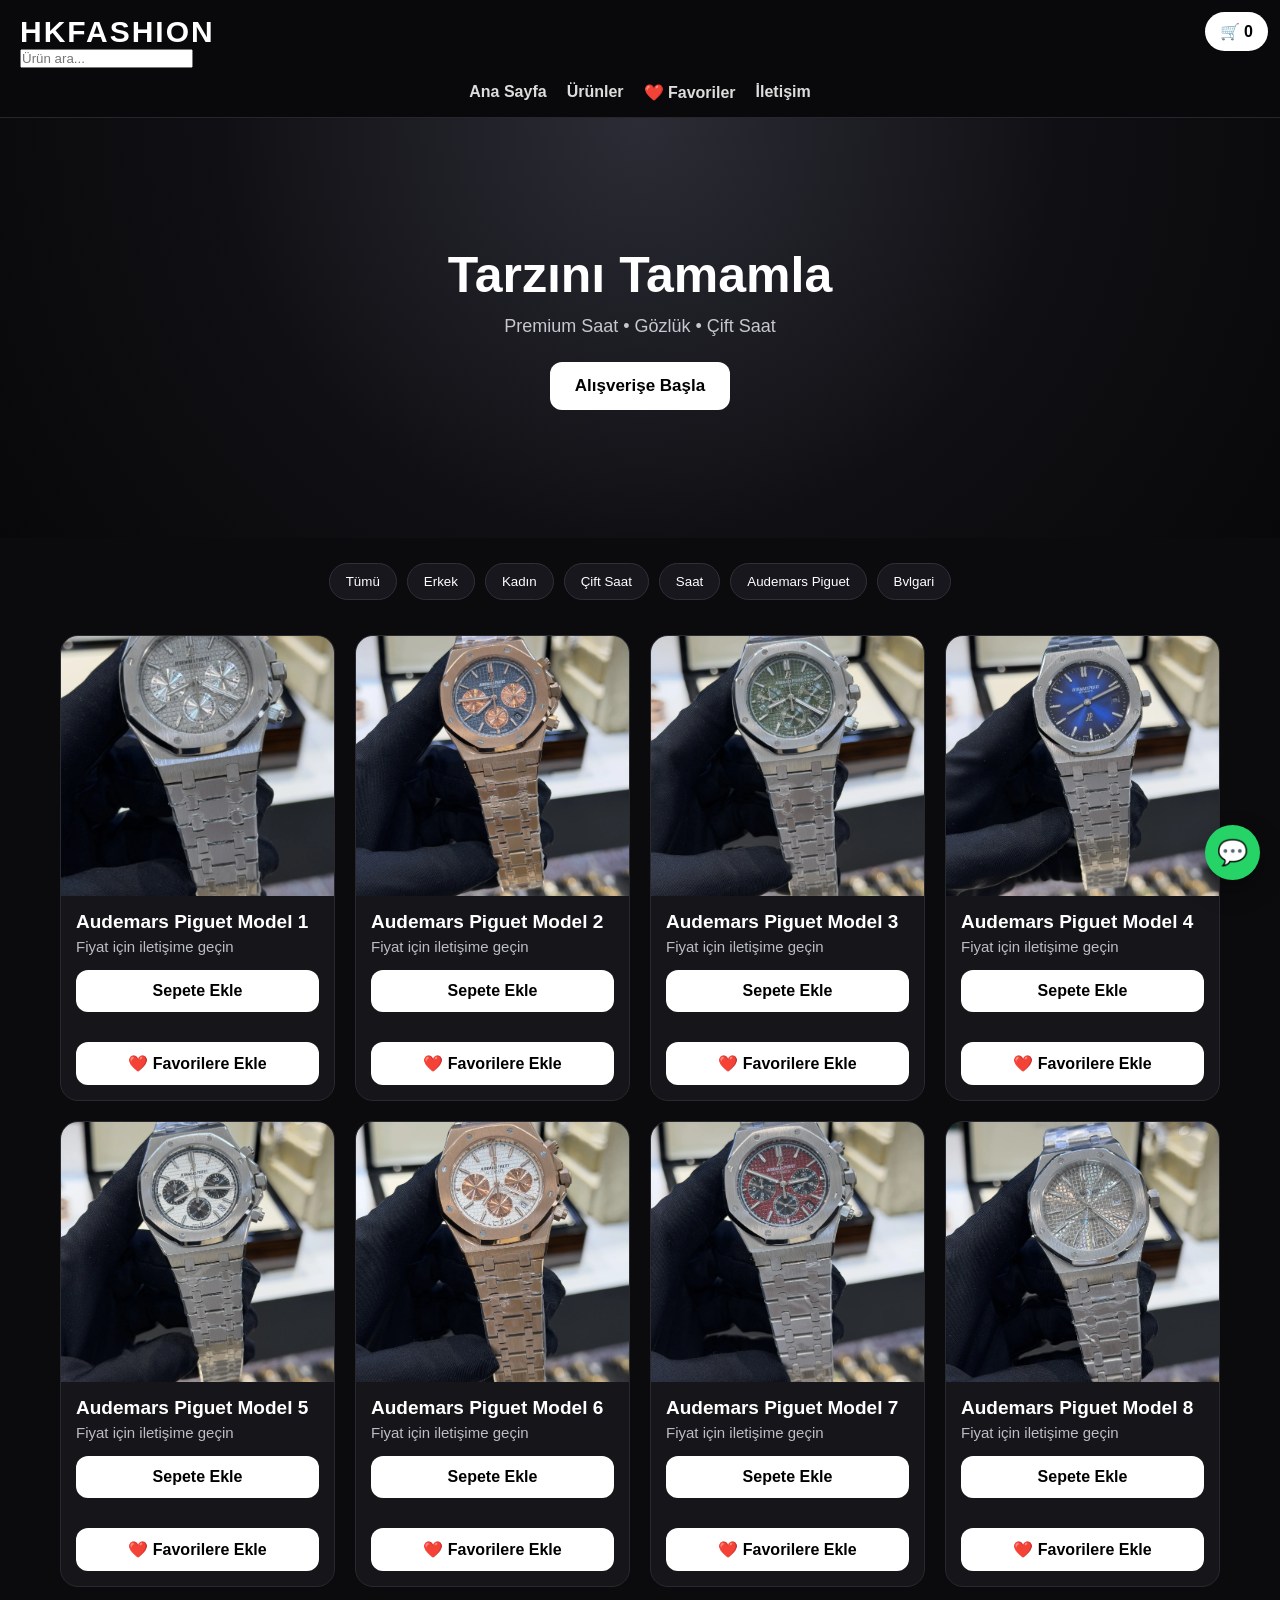
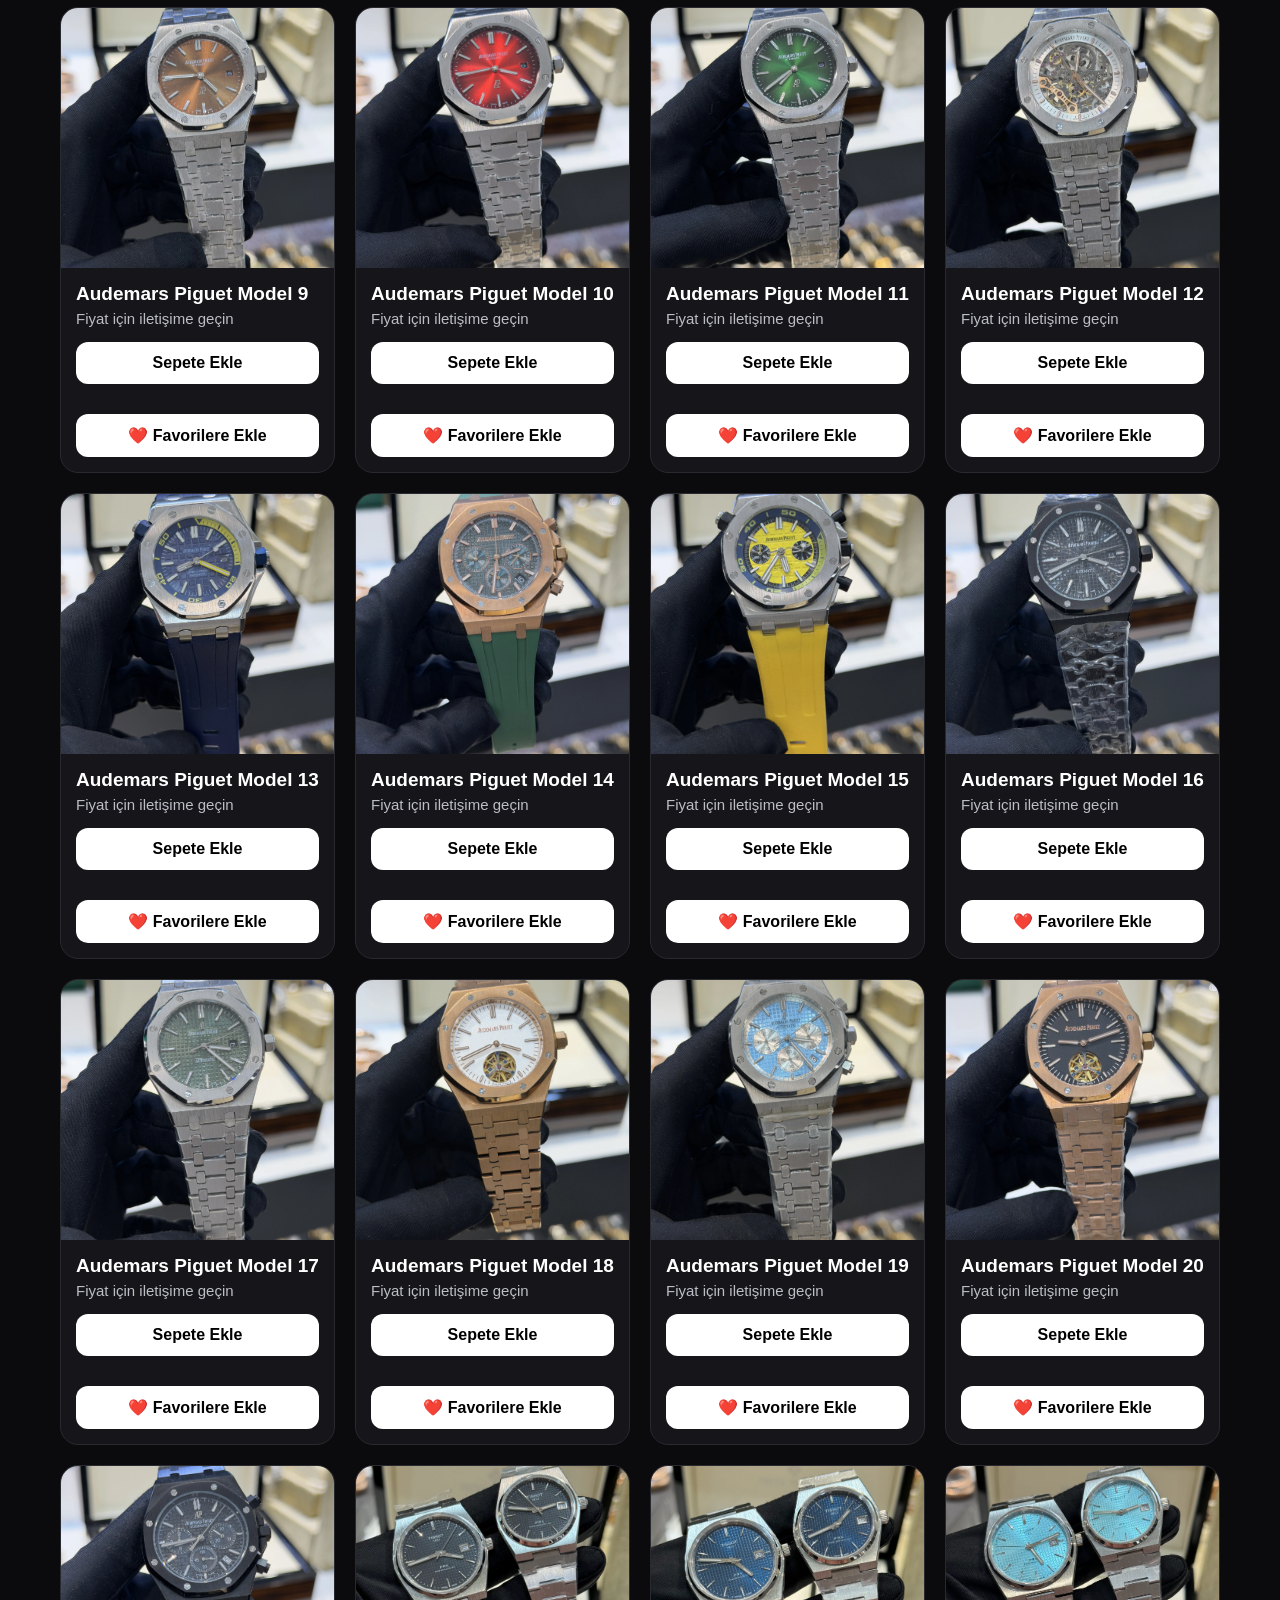
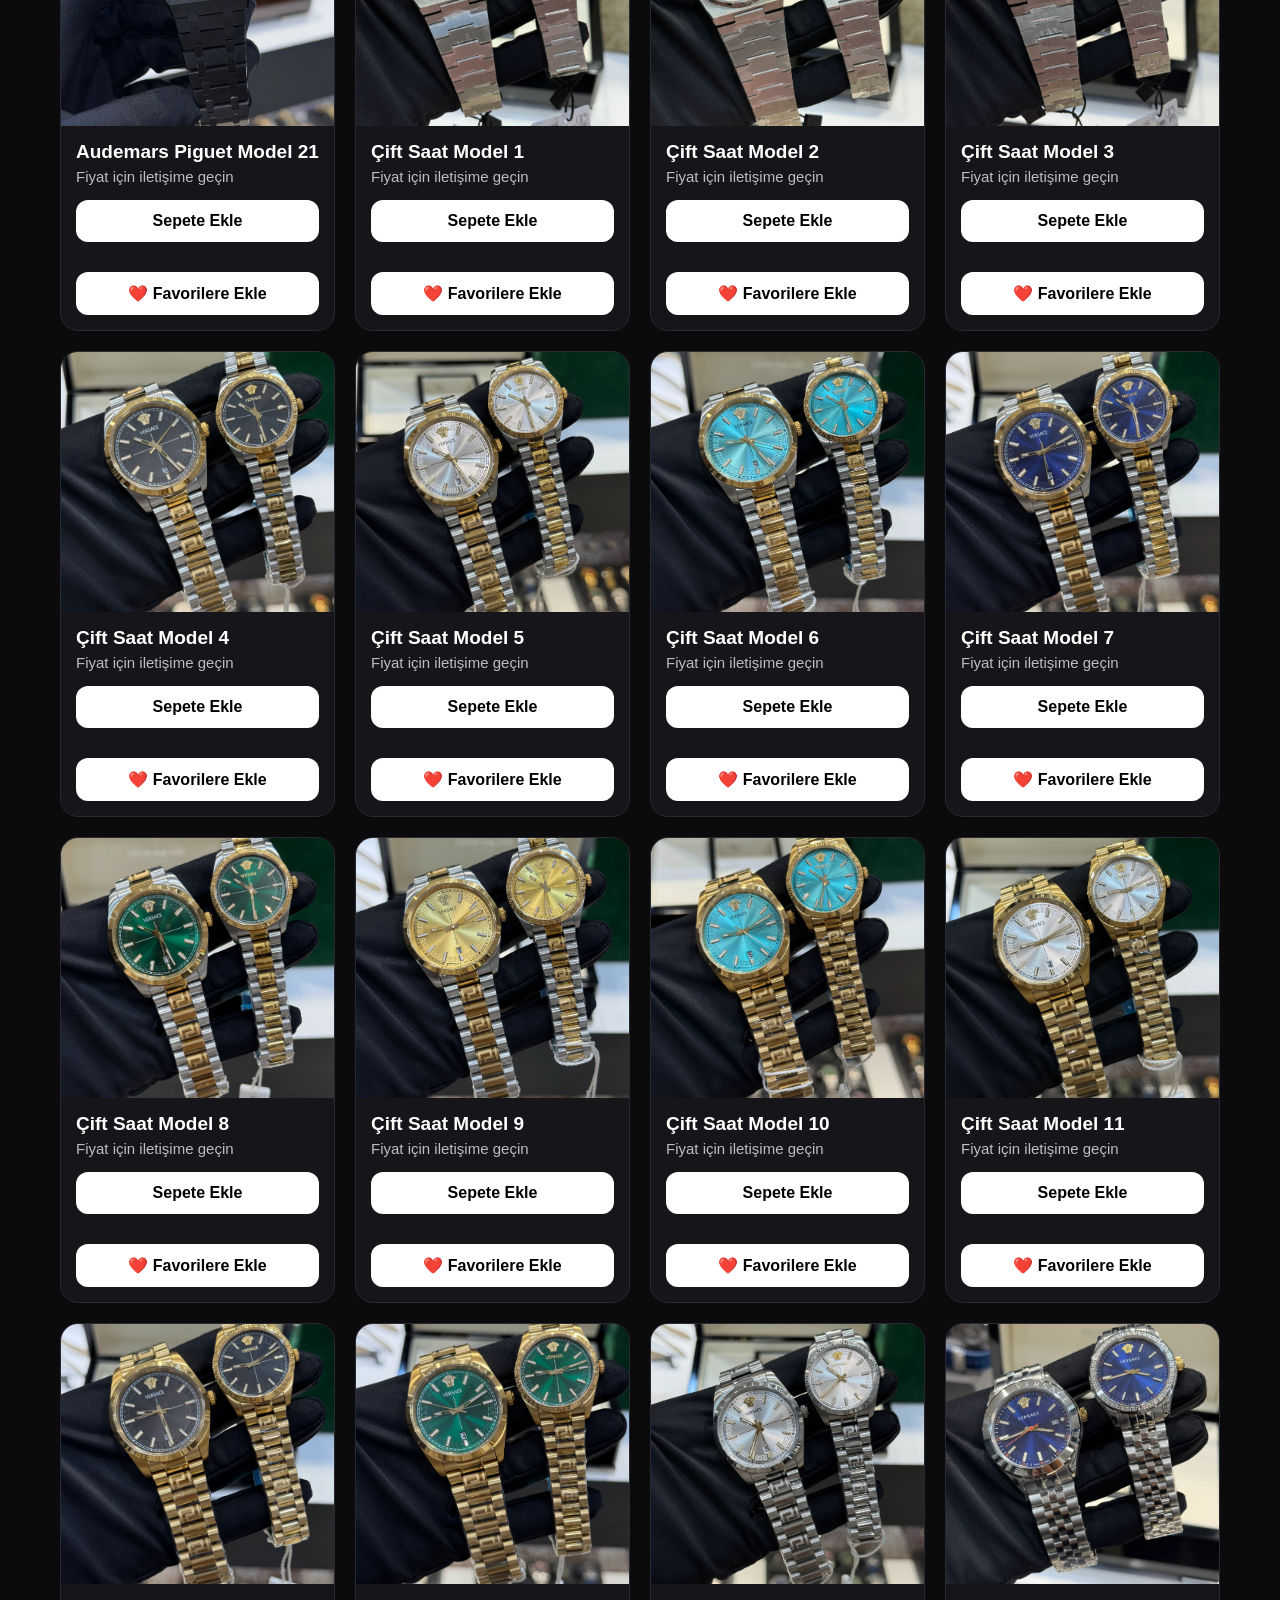
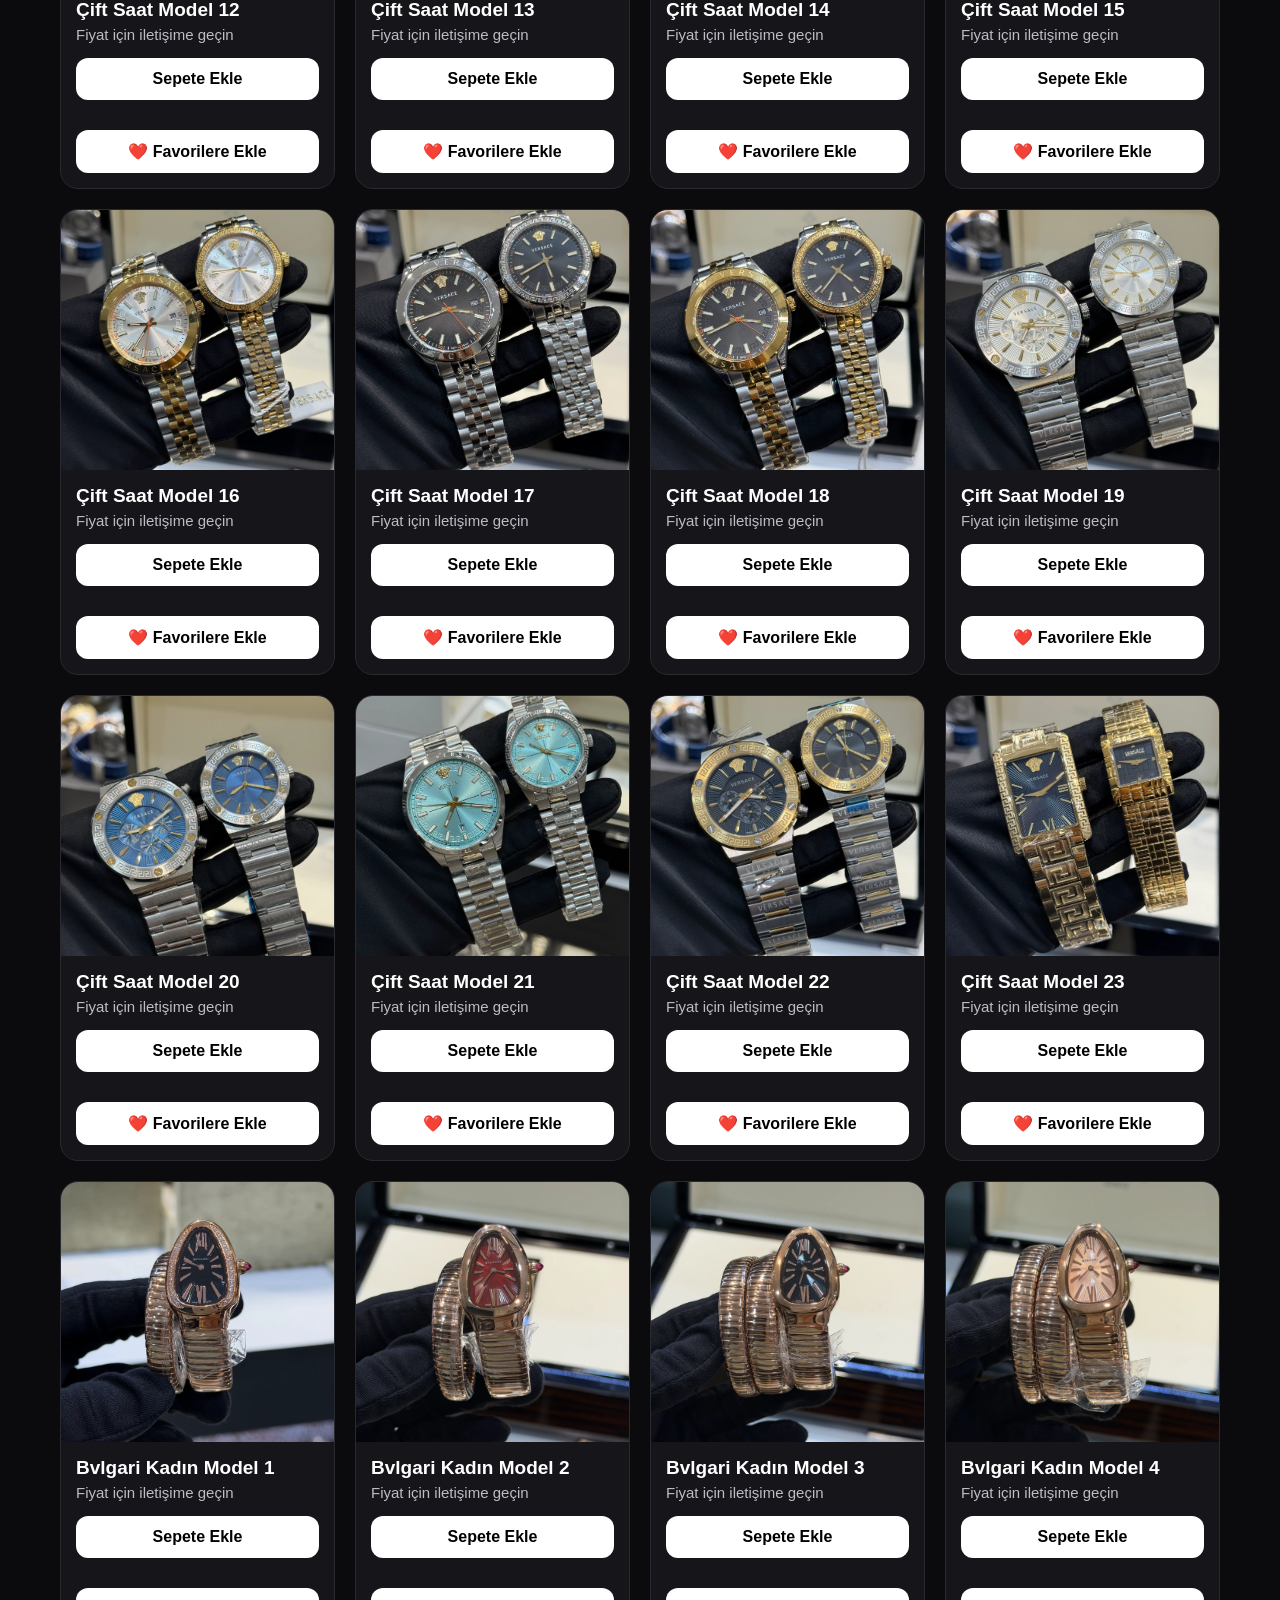
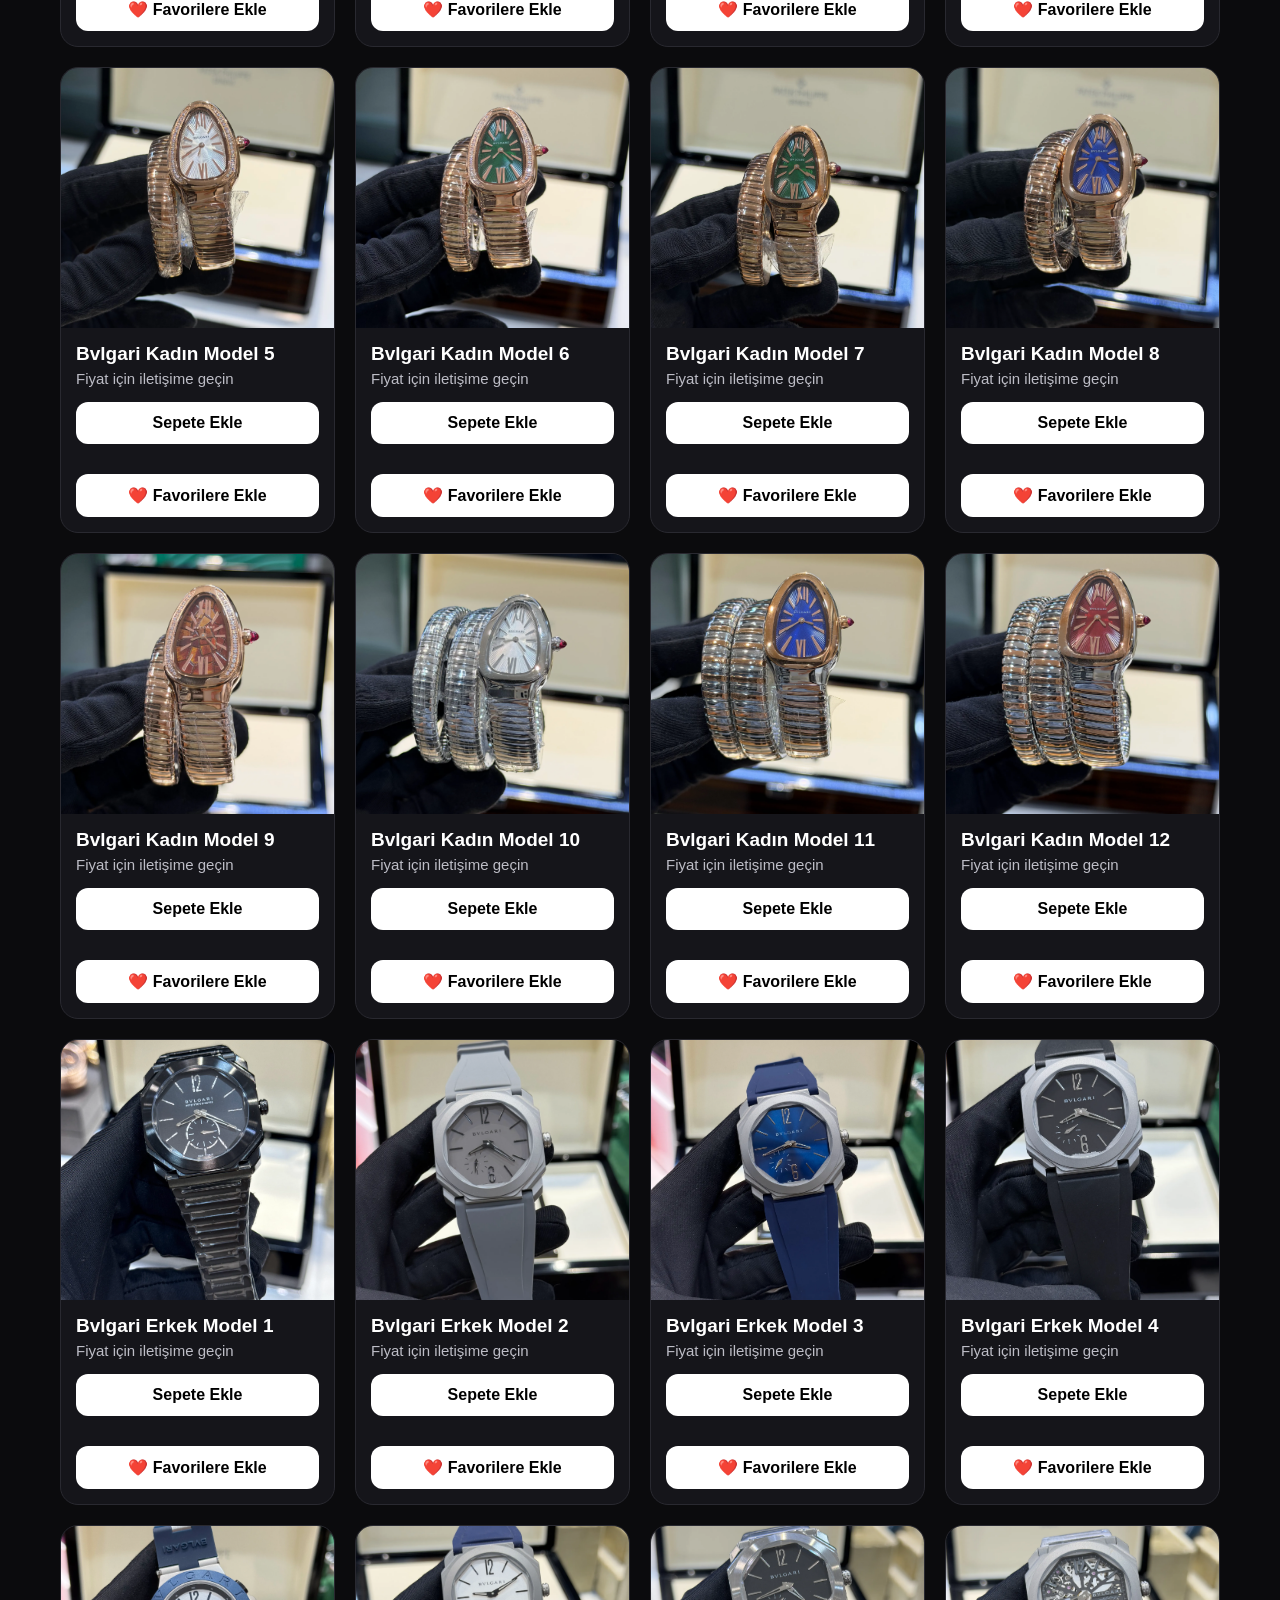
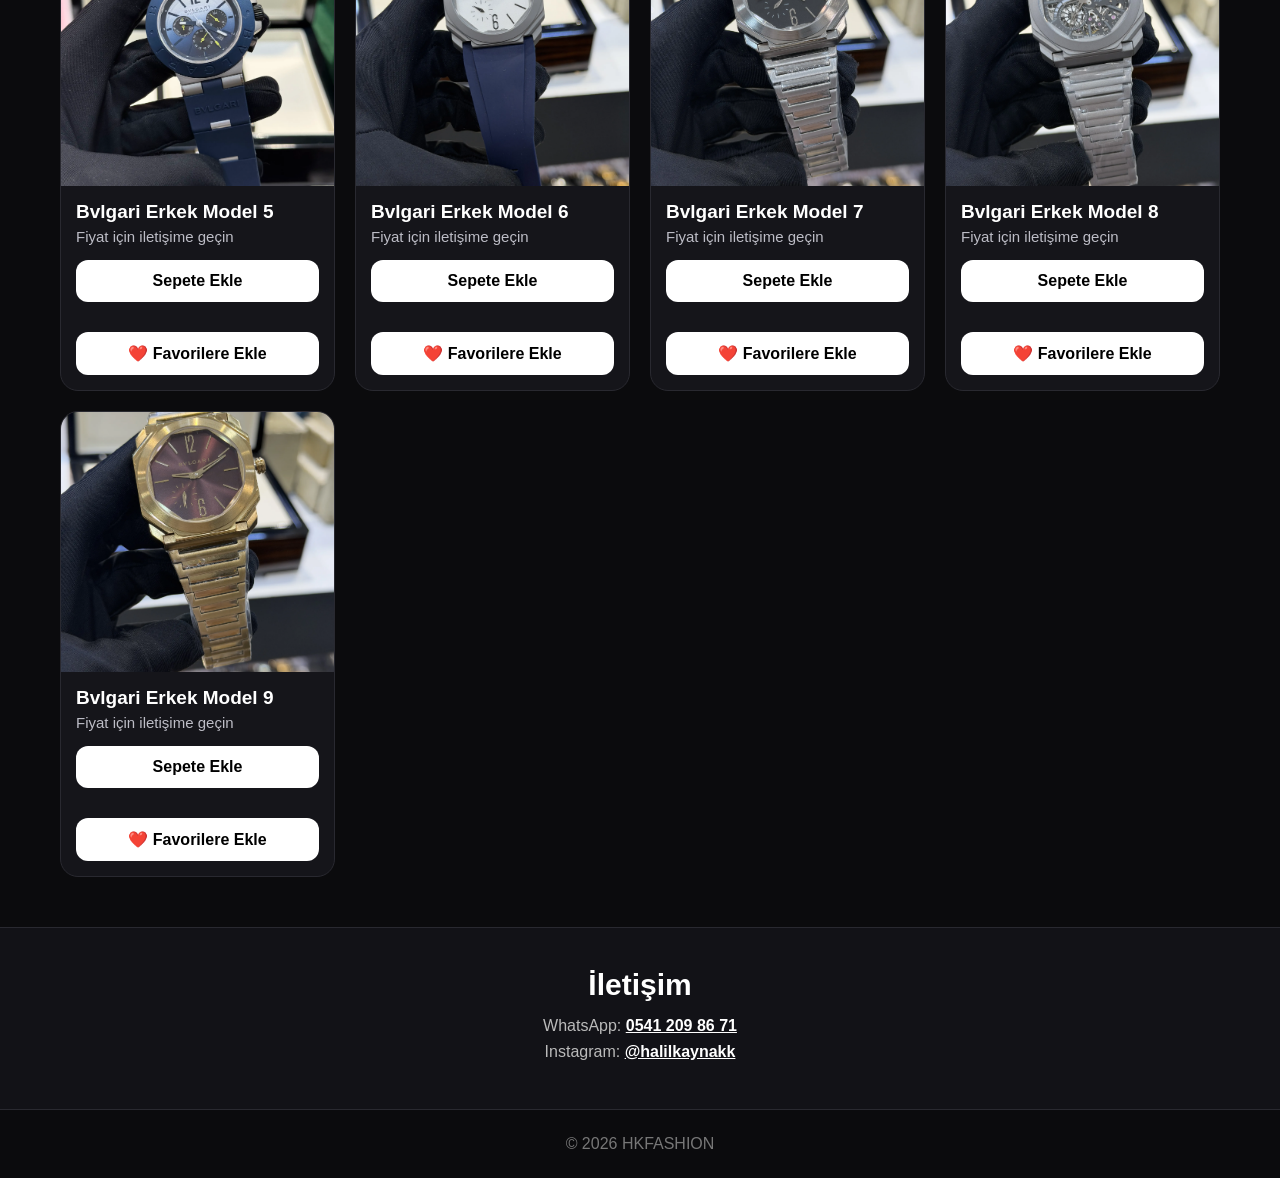
==== index.html @ e7f9a2ee "Update index.html" ====
<!DOCTYPE html>
<html lang="tr">

<head>
    <meta charset="UTF-8">

    <meta
        name="viewport"
        content="width=device-width, initial-scale=1.0"
    >

    <title>HKFASHION</title>

    <link rel="stylesheet" href="style.css">
</head>

<body>

<a class="cart" href="cart.html">
    🛒 <span id="cartCount">0</span>
</a>

<header>

    <div class="topbar">
        <h1>HKFASHION</h1>

        <span id="kullaniciAdi"></span>

        <button id="cikisBtn" style="display:none;">
            Çıkış Yap
        </button>
    </div>

    <input
        type="text"
        id="arama"
        placeholder="Ürün ara..."
    >

    <nav>
        <a href="#anasayfa">Ana Sayfa</a>
        <a href="#urunler">Ürünler</a>
        <a href="favorites.html">❤️ Favoriler</a>
        <a href="#iletisim">İletişim</a>
    </nav>

</header>


<section class="hero" id="anasayfa">

    <h2>Tarzını Tamamla</h2>

    <p>Premium Saat • Gözlük • Çift Saat</p>

    <a href="#urunler">
        <button>Alışverişe Başla</button>
    </a>

</section>


<section class="categories">

    <button onclick="filtrele('hepsi')">
        Tümü
    </button>

    <button onclick="filtrele('erkek')">
        Erkek
    </button>

    <button onclick="filtrele('kadin')">
        Kadın
    </button>

    <button onclick="filtrele('cift')">
        Çift Saat
    </button>

    <button onclick="filtrele('saat')">
        Saat
    </button>

    <button onclick="filtrele('audemars')">
        Audemars Piguet
    </button>

    <button onclick="filtrele('bvlgari')">
        Bvlgari
    </button>

</section>


<section class="products" id="urunler"></section>


<section class="contact" id="iletisim">

    <h2>İletişim</h2>

    <p>
        WhatsApp:
        <a href="https://wa.me/905412098671">
            0541 209 86 71
        </a>
    </p>

    <p>
        Instagram:
        <a
            href="https://instagram.com/halilkaynakk"
            target="_blank"
        >
            @halilkaynakk
        </a>
    </p>

</section>


<footer>
    <p>© 2026 HKFASHION</p>
</footer>


<a
    class="whatsapp"
    href="https://wa.me/905412098671"
>
    💬
</a>


<script>

/* ÜRÜN FOTOĞRAFLARI */

const audemarsResimleri = [
    "Screenshot_20260716235726.png",
    "Screenshot_20260717134828.png",
    "Screenshot_20260717134851.png",
    "Screenshot_20260717134905.png",
    "Screenshot_20260717141038.png",
    "Screenshot_20260717141056.png",
    "Screenshot_20260717141113.png",
    "Screenshot_20260717141123.png",
    "Screenshot_20260717141151.png",
    "Screenshot_20260717141207.png",
    "Screenshot_20260717141245.png",
    "Screenshot_20260717141325.png",
    "Screenshot_20260717141338.png",
    "Screenshot_20260717141350.png",
    "Screenshot_20260717141402.png",
    "Screenshot_20260717141416.png",
    "Screenshot_20260717141428.png",
    "Screenshot_20260717141443.png",
    "Screenshot_20260717141456.png",
    "Screenshot_20260717141508.png",
    "Screenshot_20260717141520.png"
];


const ciftSaatResimleri = [
    "Screenshot_20260717141956.png",
    "Screenshot_20260717142009.png",
    "Screenshot_20260717142023.png",
    "Screenshot_20260717142034.png",
    "Screenshot_20260717142051.png",
    "Screenshot_20260717142101.png",
    "Screenshot_20260717142113.png",
    "Screenshot_20260717142124.png",
    "Screenshot_20260717142133.png",
    "Screenshot_20260717142142.png",
    "Screenshot_20260717142154.png",
    "Screenshot_20260717142205.png",
    "Screenshot_20260717142215.png",
    "Screenshot_20260717142303.png",
    "Screenshot_20260717142311.png",
    "Screenshot_20260717142326.png",
    "Screenshot_20260717142336.png",
    "Screenshot_20260717142349.png",
    "Screenshot_20260717142359.png",
    "Screenshot_20260717142411.png",
    "Screenshot_20260717142420.png",
    "Screenshot_20260717142430.png",
    "Screenshot_20260717142444.png"
];


const bvlgariKadinResimleri = [
    "Screenshot_20260717143537.png",
    "Screenshot_20260717143642.png",
    "Screenshot_20260717143649.png",
    "Screenshot_20260717143711.png",
    "Screenshot_20260717143720.png",
    "Screenshot_20260717143733.png",
    "Screenshot_20260717143743.png",
    "Screenshot_20260717143755.png",
    "Screenshot_20260717143818.png",
    "Screenshot_20260717143831.png",
    "Screenshot_20260717143855.png",
    "Screenshot_20260717143903.png"
];


const bvlgariErkekResimleri = [
    "Screenshot_20260717144543.png",
    "Screenshot_20260717144557.png",
    "Screenshot_20260717144607.png",
    "Screenshot_20260717144623.png",
    "Screenshot_20260717144631.png",
    "Screenshot_20260717144644.png",
    "Screenshot_20260717144655.png",
    "Screenshot_20260717144708.png",
    "Screenshot_20260717144725.png"
];


/* ÜRÜN LİSTESİ */

const urunler = [];


audemarsResimleri.forEach(function(resim, sira) {
    urunler.push({
        ad: "Audemars Piguet Model " + (sira + 1),
        resim: resim,
        kategori: "erkek saat audemars"
    });
});


ciftSaatResimleri.forEach(function(resim, sira) {
    urunler.push({
        ad: "Çift Saat Model " + (sira + 1),
        resim: resim,
        kategori: "cift saat"
    });
});


bvlgariKadinResimleri.forEach(function(resim, sira) {
    urunler.push({
        ad: "Bvlgari Kadın Model " + (sira + 1),
        resim: resim,
        kategori: "kadin saat bvlgari"
    });
});


bvlgariErkekResimleri.forEach(function(resim, sira) {
    urunler.push({
        ad: "Bvlgari Erkek Model " + (sira + 1),
        resim: resim,
        kategori: "erkek saat bvlgari"
    });
});


/* ÜRÜNLERİ SAYFAYA EKLE */

const urunlerAlani =
    document.getElementById("urunler");


urunler.forEach(function(urun) {

    const kart = document.createElement("div");

    kart.className = "card";

    kart.setAttribute(
        "data-category",
        urun.kategori
    );

    kart.innerHTML = `

        <img
            src="${urun.resim}"
            alt="${urun.ad}"
            onerror="resimYoluDuzelt(this, '${urun.resim}')"
        >

        <h3>${urun.ad}</h3>

        <p class="price">
            Fiyat için iletişime geçin
        </p>

        <button
            onclick="sepeteEkle('${urun.ad}', 0)"
        >
            Sepete Ekle
        </button>

        <button
            class="fav"
            onclick="favoriyeEkle('${urun.ad}')"
        >
            ❤️ Favorilere Ekle
        </button>

    `;

    urunlerAlani.appendChild(kart);
});


/* FOTOĞRAF ANA KLASÖRDE YOKSA IMAGES KLASÖRÜNDE ARA */

function resimYoluDuzelt(resim, dosyaAdi) {

    if (resim.dataset.denenen === "images") {
        return;
    }

    resim.dataset.denenen = "images";

    resim.src = "images/" + dosyaAdi;
}


/* FİLTRELEME */

function filtrele(kategori) {

    const kartlar =
        document.querySelectorAll(".card");

    kartlar.forEach(function(kart) {

        const kategoriBilgisi =
            kart.getAttribute("data-category") || "";

        if (
            kategori === "hepsi" ||
            kategoriBilgisi.includes(kategori)
        ) {
            kart.style.display = "";
        } else {
            kart.style.display = "none";
        }

    });

}


/* ARAMA */

const aramaKutusu =
    document.getElementById("arama");


aramaKutusu.addEventListener(
    "input",
    function() {

        const aranan =
            aramaKutusu.value
                .toLocaleLowerCase("tr-TR")
                .trim();

        const kartlar =
            document.querySelectorAll(".card");

        kartlar.forEach(function(kart) {

            const urunAdi =
                kart.textContent
                    .toLocaleLowerCase("tr-TR");

            if (urunAdi.includes(aranan)) {
                kart.style.display = "";
            } else {
                kart.style.display = "none";
            }

        });

    }
);


/* SEPET */

function sepetiGetir() {
    return JSON.parse(
        localStorage.getItem("sepet")
    ) || [];
}


function sepeteEkle(ad, fiyat) {

    const sepet = sepetiGetir();

    sepet.push({
        ad: ad,
        fiyat: Number(fiyat) || 0
    });

    localStorage.setItem(
        "sepet",
        JSON.stringify(sepet)
    );

    sepetSayisiniGuncelle();

    alert(ad + " sepete eklendi.");
}


function sepetSayisiniGuncelle() {

    const sayac =
        document.getElementById("cartCount");

    if (!sayac) {
        return;
    }

    const sepet = sepetiGetir();

    sayac.textContent = sepet.length;
}


/* FAVORİLER */

function favoriyeEkle(ad) {

    const favoriler =
        JSON.parse(
            localStorage.getItem("favoriler")
        ) || [];

    if (!favoriler.includes(ad)) {

        favoriler.push(ad);

        localStorage.setItem(
            "favoriler",
            JSON.stringify(favoriler)
        );

        alert(ad + " favorilere eklendi.");

    } else {

        alert("Bu ürün zaten favorilerde.");

    }

}


/* SAYFA AÇILINCA */

sepetSayisiniGuncelle();

</script>

</body>

</html>
---- style.css ----
*{
margin:0;
padding:0;
box-sizing:border-box;
font-family:Arial,sans-serif;
}

html{
scroll-behavior:smooth;
}

body{
background:#0b0b0d;
color:white;
}

header{
position:sticky;
top:0;
z-index:100;
background:rgba(10,10,12,.95);
backdrop-filter:blur(10px);
padding:15px 20px;
border-bottom:1px solid #26262d;
}

.topbar{
display:flex;
justify-content:space-between;
align-items:center;
gap:15px;
}

header h1{
    font-size: 30px;
    letter-spacing: 2px;
}
}.cart{
    position: fixed;
    top: 20px;
    right: 20px;
    background: white;
    color: black;
    padding: 10px 15px;
    border-radius: 30px;
    text-decoration: none;
    font-weight: bold;
    z-index: 9999;
}
}

header input{
width:100%;
margin-top:15px;
padding:13px;
border:none;
outline:none;
border-radius:12px;
background:#1a1a20;
color:white;
font-size:16px;
}

nav{
display:flex;
justify-content:center;
gap:20px;
margin-top:15px;
flex-wrap:wrap;
}

nav a{
color:#ddd;
text-decoration:none;
font-weight:bold;
}

nav a:hover{
color:white;
}

.hero{
min-height:420px;
display:flex;
flex-direction:column;
justify-content:center;
align-items:center;
text-align:center;
padding:40px 20px;
background:
radial-gradient(circle at top,#2c2c36,#101014 55%,#08080a);
}

.hero h2{
font-size:50px;
margin-bottom:12px;
}

.hero p{
color:#c7c7cf;
font-size:18px;
margin-bottom:25px;
}

.hero button{
border:none;
background:white;
color:black;
padding:14px 25px;
border-radius:12px;
font-size:17px;
font-weight:bold;
cursor:pointer;
}

.categories{
display:flex;
justify-content:center;
gap:10px;
flex-wrap:wrap;
padding:25px 15px 5px;
}

.categories button{
background:#17171d;
color:white;
border:1px solid #303038;
padding:10px 16px;
border-radius:30px;
cursor:pointer;
}

.categories button:hover{
background:white;
color:black;
}

.products{
display:grid;
grid-template-columns:repeat(auto-fit,minmax(230px,1fr));
gap:20px;
padding:30px 20px 50px;
max-width:1200px;
margin:auto;
}

.card{
background:#15151a;
border:1px solid #292930;
border-radius:18px;
overflow:hidden;
transition:.3s;
}

.card:hover{
transform:translateY(-7px);
box-shadow:0 15px 35px rgba(0,0,0,.4);
}

.card img{
width:100%;
height:260px;
object-fit:cover;
display:block;
background:#222;
}

.card h3{
padding:15px 15px 5px;
font-size:19px;
}

.price{
padding:0 15px;
color:#bdbdc6;
font-size:15px;
}

.card button{
width:calc(100% - 30px);
margin:15px;
padding:12px;
border:none;
border-radius:12px;
background:white;
color:black;
font-size:16px;
font-weight:bold;
cursor:pointer;
}

.card button:hover{
background:#d9d9df;
}

.contact{
background:#121217;
border-top:1px solid #292930;
border-bottom:1px solid #292930;
padding:40px 20px;
text-align:center;
}

.contact h2{
margin-bottom:15px;
font-size:30px;
}

.contact p{
margin:8px 0;
color:#bbb;
}

.contact a{
color:white;
font-weight:bold;
}

footer{
text-align:center;
padding:25px;
color:#777;
}

.whatsapp{
position:fixed;
right:20px;
bottom:20px;
width:55px;
height:55px;
display:flex;
align-items:center;
justify-content:center;
background:#25D366;
color:white;
border-radius:50%;
font-size:25px;
text-decoration:none;
box-shadow:0 10px 25px rgba(0,0,0,.35);
}

@media(max-width:600px){

header h1{
font-size:24px;
}

.hero{
min-height:330px;
}

.hero h2{
font-size:38px;
}

.products{
grid-template-columns:repeat(2,minmax(0,1fr));
gap:12px;
padding:20px 12px 40px;
}

.card img{
height:180px;
}

.card h3{
font-size:15px;
padding:12px 10px 5px;
}

.price{
font-size:13px;
padding:0 10px;
}

.card button{
width:calc(100% - 20px);
margin:10px;
font-size:14px;
padding:10px;
}

}.fav{
width:calc(100% - 30px);
margin:0 15px 15px;
padding:12px;
background:#ff2d55;
color:white;
border:none;
border-radius:12px;
font-size:16px;
font-weight:bold;
cursor:pointer;
}

.fav:hover{
background:#ff1744;
}.auth-page{
min-height:100vh;
display:flex;
align-items:center;
justify-content:center;
padding:20px;
background:
radial-gradient(circle at top,#2c2c36,#101014 55%,#08080a);
}

.auth-card{
width:100%;
max-width:400px;
background:#15151a;
border:1px solid #292930;
border-radius:20px;
padding:25px;
text-align:center;
box-shadow:0 20px 50px rgba(0,0,0,.4);
}

.auth-card h1{
font-size:30px;
margin-bottom:10px;
}

.auth-card h2{
margin-bottom:20px;
color:#bbb;
}

.auth-card input{
width:100%;
padding:13px;
margin-bottom:12px;
border:none;
outline:none;
border-radius:12px;
background:#222229;
color:white;
font-size:16px;
}

.auth-card button{
width:100%;
padding:13px;
border:none;
border-radius:12px;
background:white;
color:black;
font-size:16px;
font-weight:bold;
cursor:pointer;
}

.auth-card p{
margin-top:18px;
color:#aaa;
}

.auth-card p a{
color:white;
font-weight:bold;
}

.home-link{
display:block;
margin-top:18px;
color:#aaa;
text-decoration:none;
}.rating-box{
margin:20px 15px;
padding:18px;
background:#101014;
border:1px solid #292930;
border-radius:15px;
}

.rating-box h3{
margin-bottom:12px;
}

.rating-summary{
font-size:21px;
margin-bottom:18px;
color:#ffd43b;
}

.rating-summary span{
color:white;
font-size:15px;
margin-left:8px;
}

.comment-form select,
.comment-form textarea{
width:100%;
padding:12px;
margin-bottom:10px;
border:1px solid #303038;
border-radius:10px;
background:#1c1c22;
color:white;
font-size:15px;
}

.comment-form textarea{
height:90px;
resize:none;
}

.comment-form button{
width:100%;
margin:0;
background:#ffd43b;
color:#111;
}

.comment{
margin-top:15px;
padding:13px;
background:#1b1b20;
border-radius:12px;
}

.comment-stars{
color:#ffd43b;
margin-bottom:5px;
}#kullaniciAdi{
color:white;
font-weight:bold;
margin-right:15px;
background:#1b1b20;
padding:8px 14px;
border-radius:20px;
}#cikisBtn{
background:#ff3b30;
color:white;
border:none;
padding:8px 14px;
border-radius:20px;
cursor:pointer;
font-weight:bold;
margin-left:10px;
}.cart{
    position: fixed !important;
    top: 15px !important;
    right: 15px !important;
    left: auto !important;
    z-index: 99999 !important;
    background: white;
    color: black;
    padding: 10px 15px;
    border-radius: 30px;
    text-decoration: none;
    font-weight: bold;
}.cart{
    position: fixed !important;
    top: 12px !important;
    right: 12px !important;
    max-width: 90px;
    text-align: center;
    z-index: 99999;
}

#cikisBtn{
    position: fixed;
    top: 65px;
    right: 12px;
    z-index: 99999;
    font-size: 12px;
    padding: 7px 10px;
}
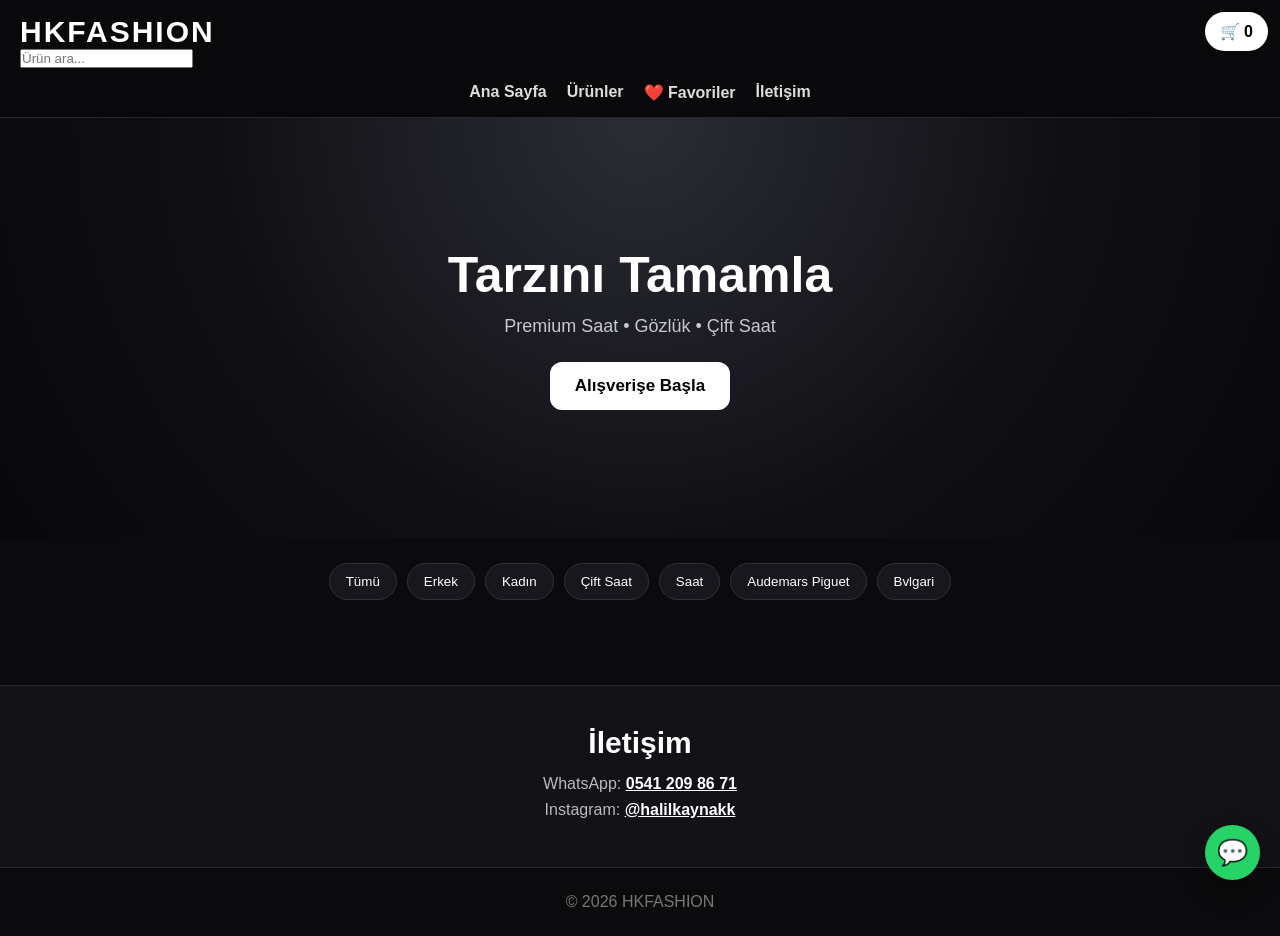
==== commit a4d3c504: "Update index.html" ====
--- a/index.html
+++ b/index.html
@@ -193,7 +193,7 @@
 const bvlgariKadinResimleri = [
     "Screenshot_20260717143537.png",
     "Screenshot_20260717143642.png",
-    "Screenshot_20260717143649.png",
+    <img src="Screenshot_20260717143649.png" alt="Bvlgari Rose Gold Siyah">
     "Screenshot_20260717143711.png",
     "Screenshot_20260717143720.png",
     "Screenshot_20260717143733.png",
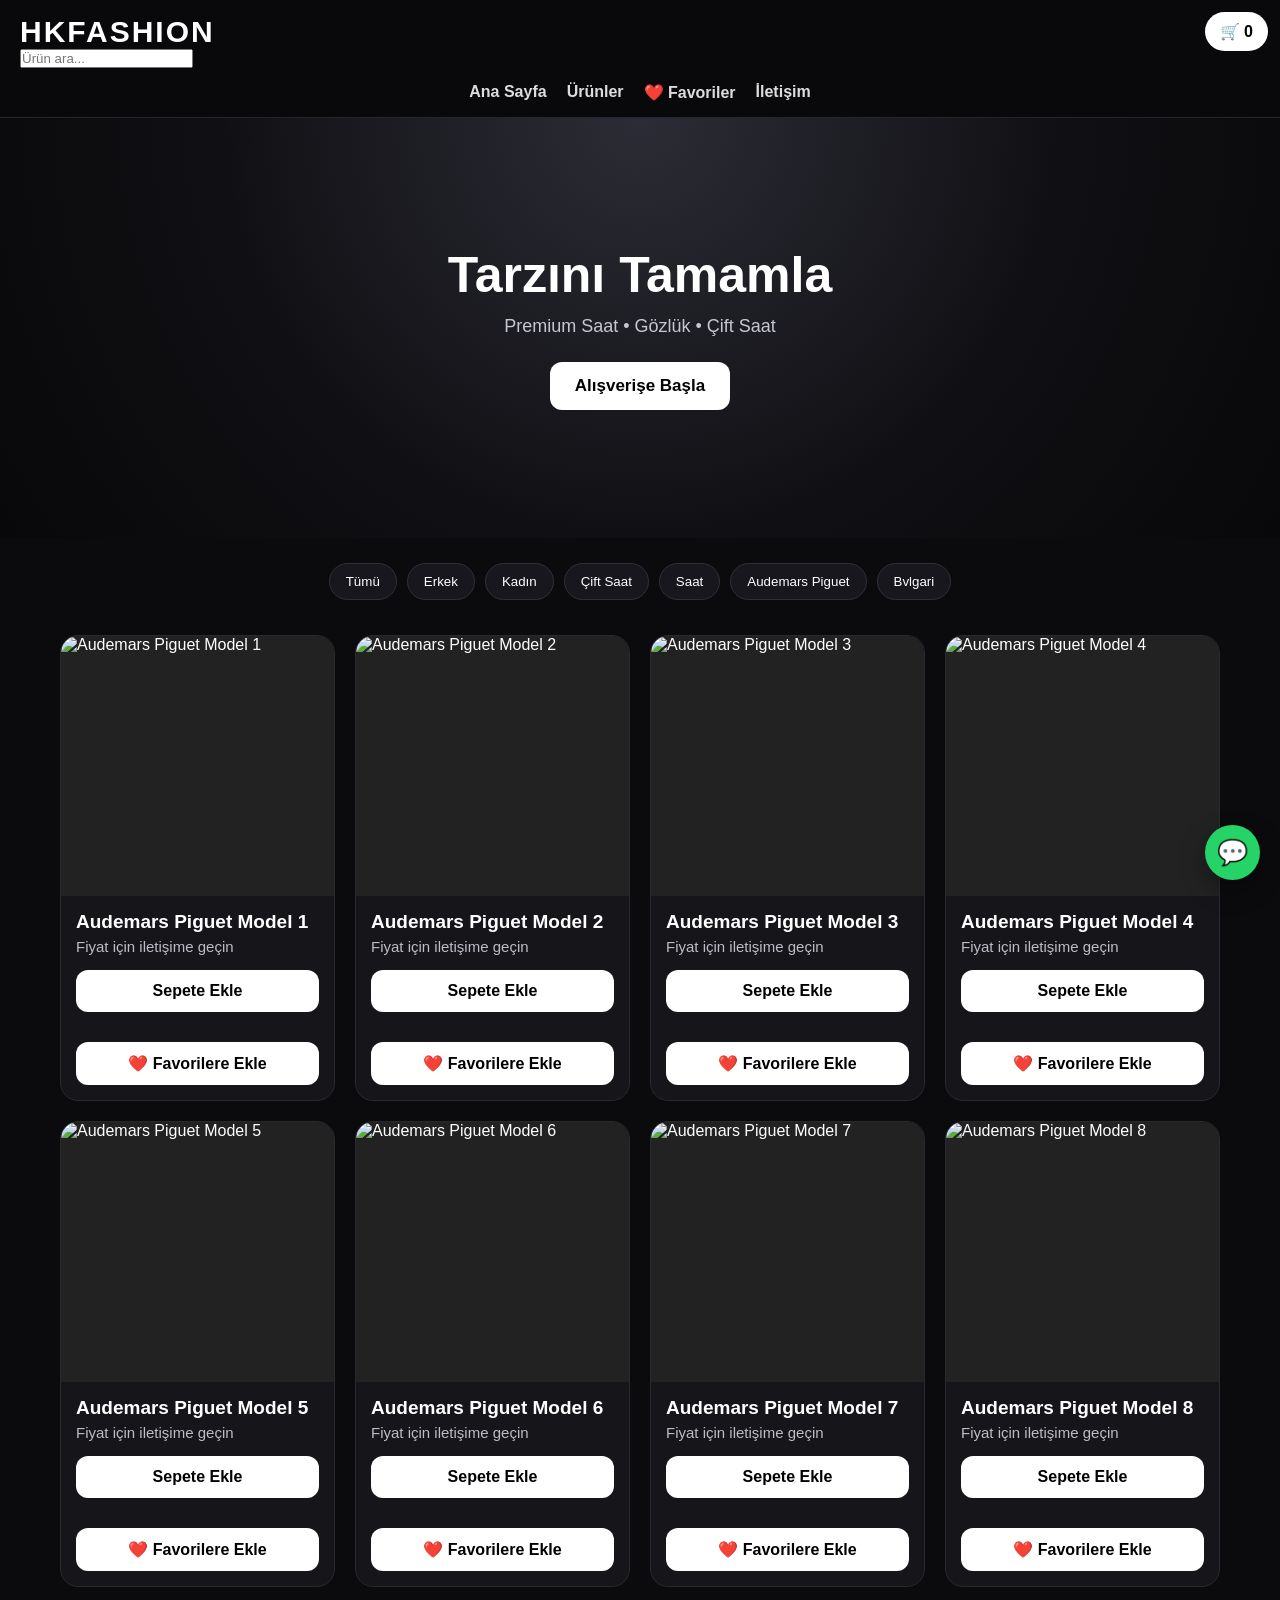
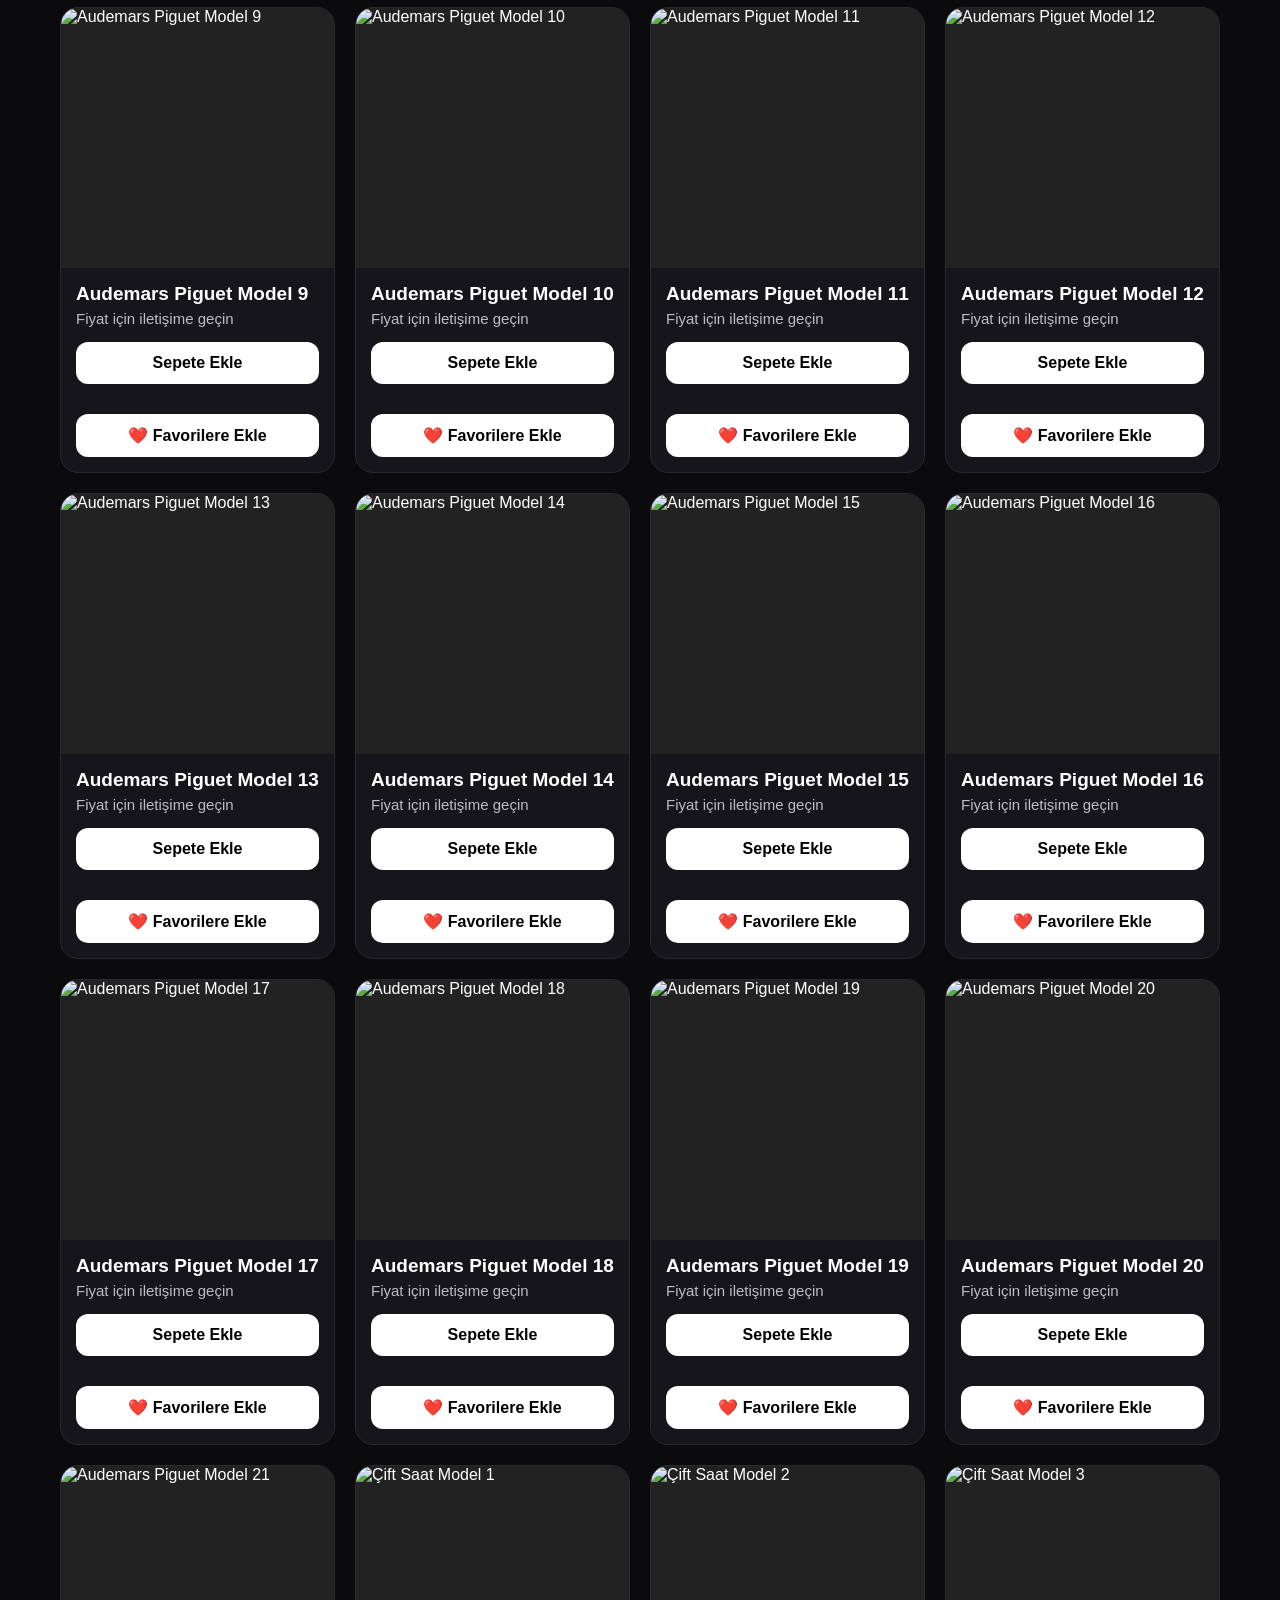
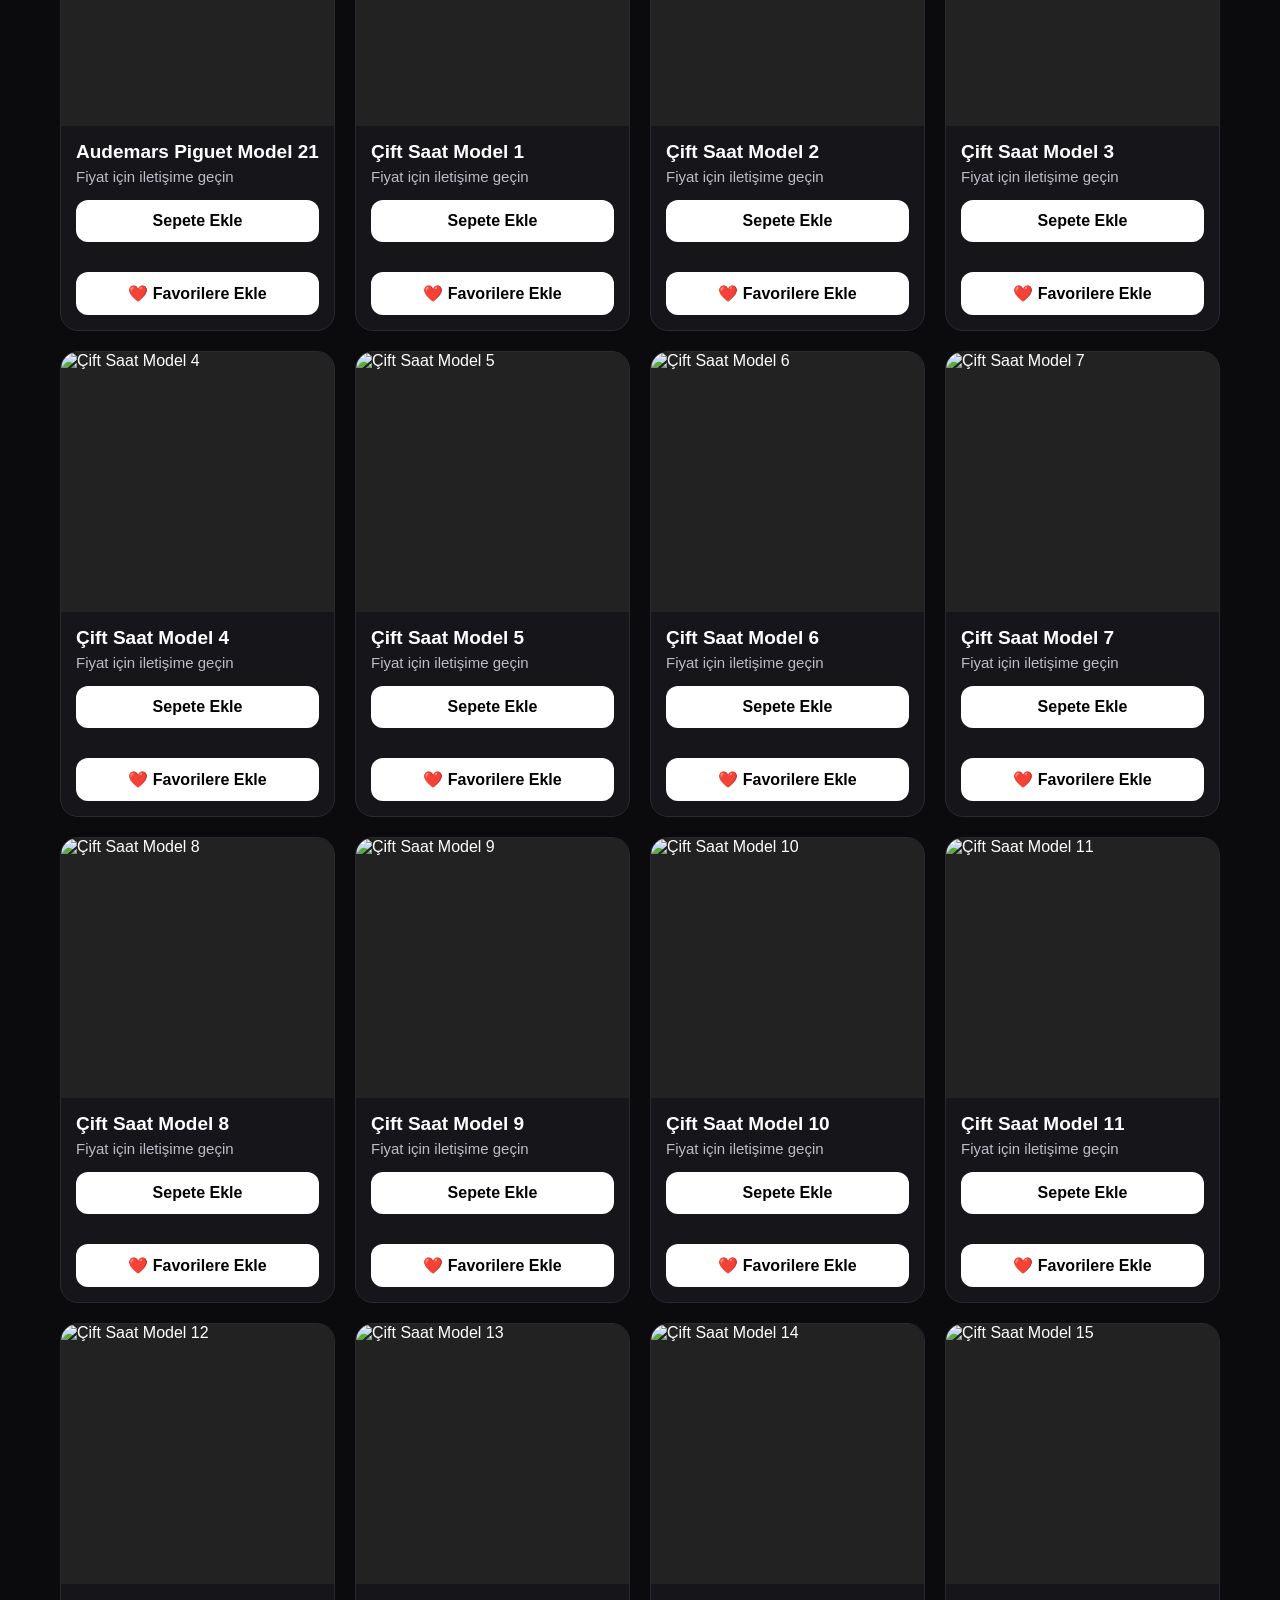
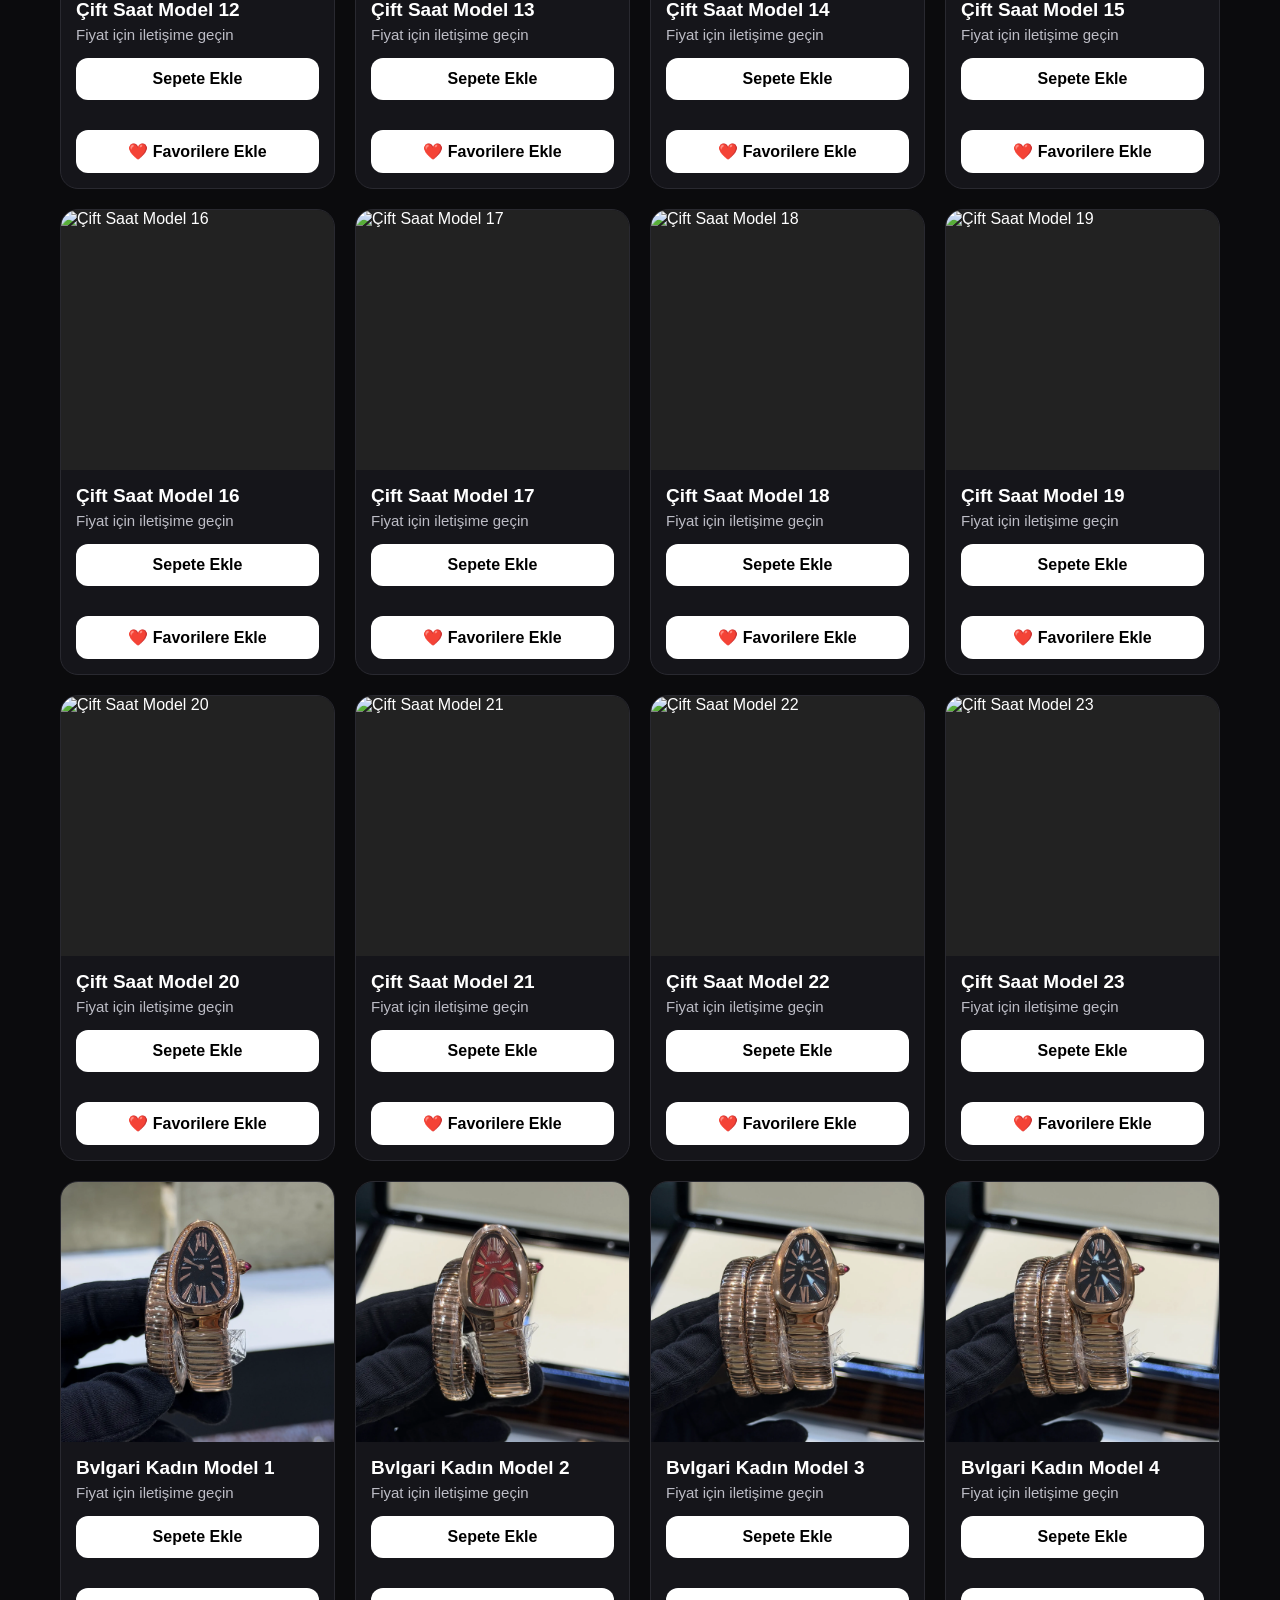
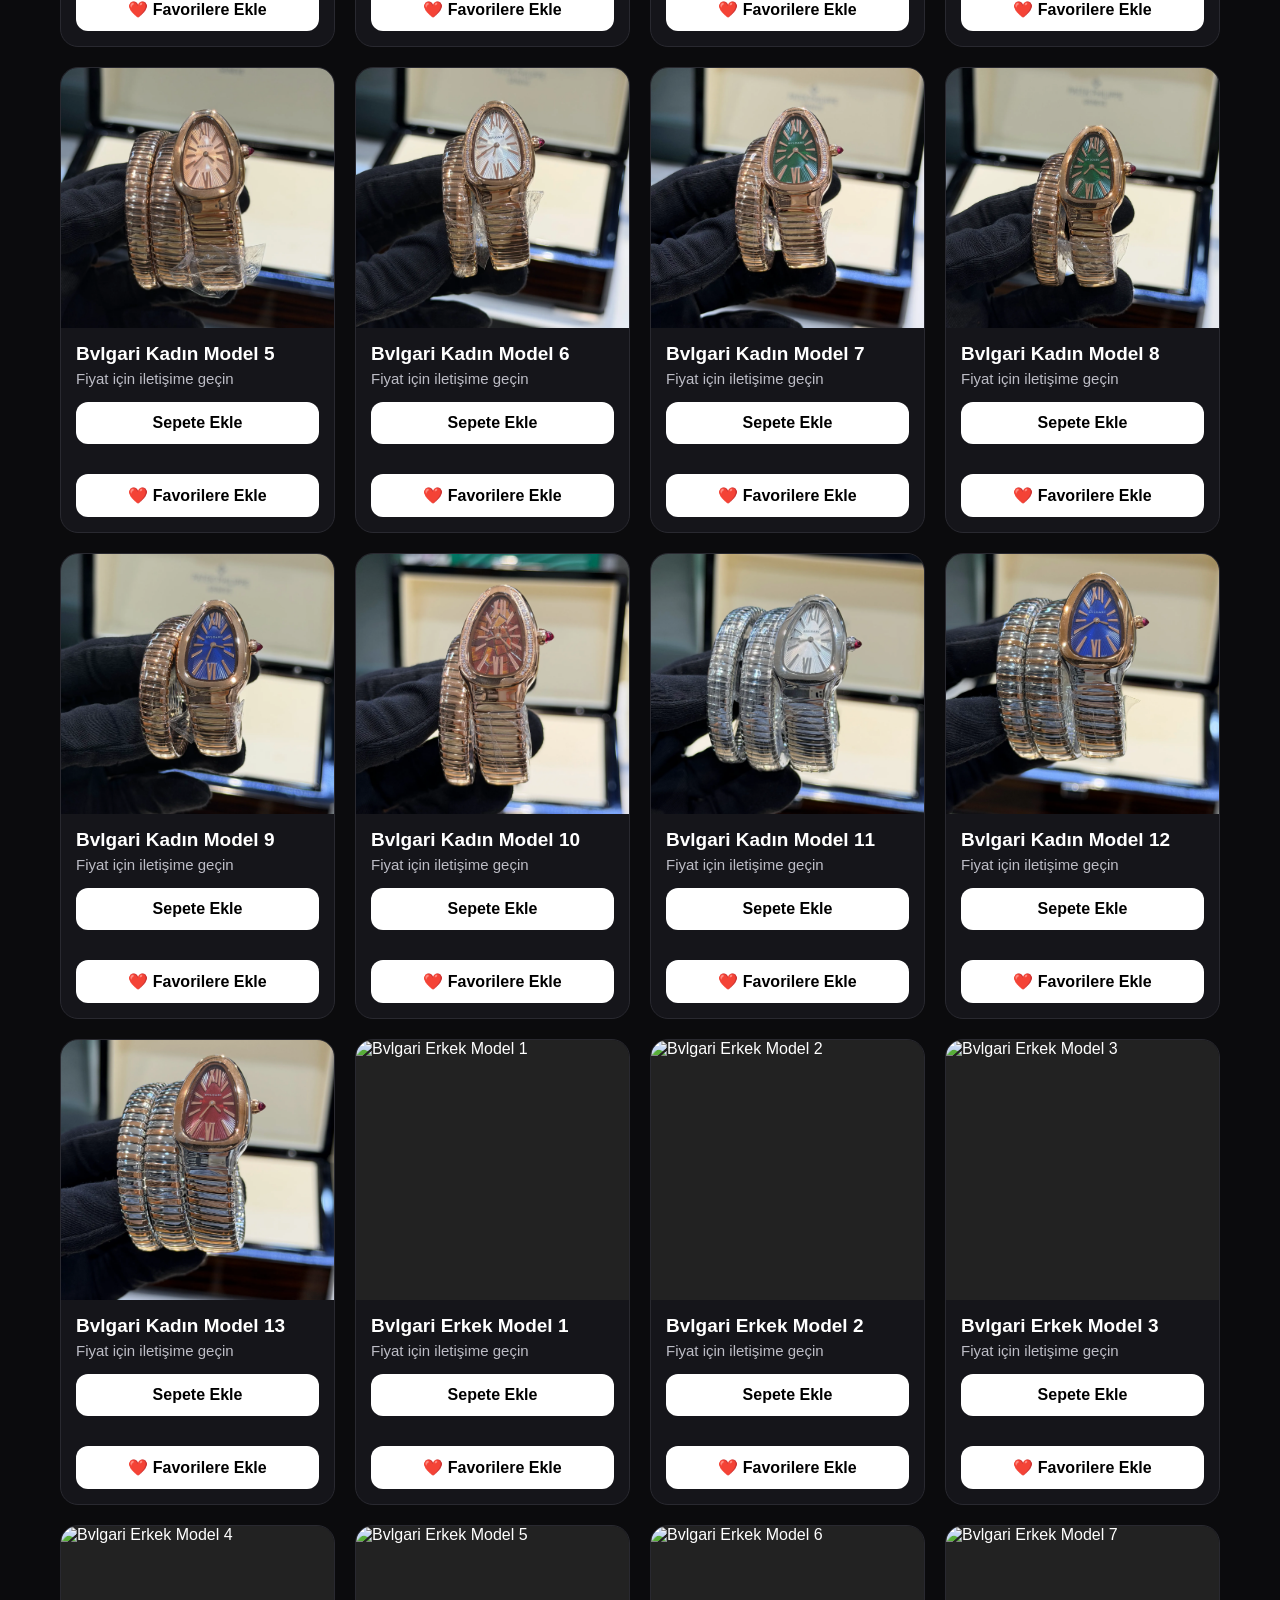
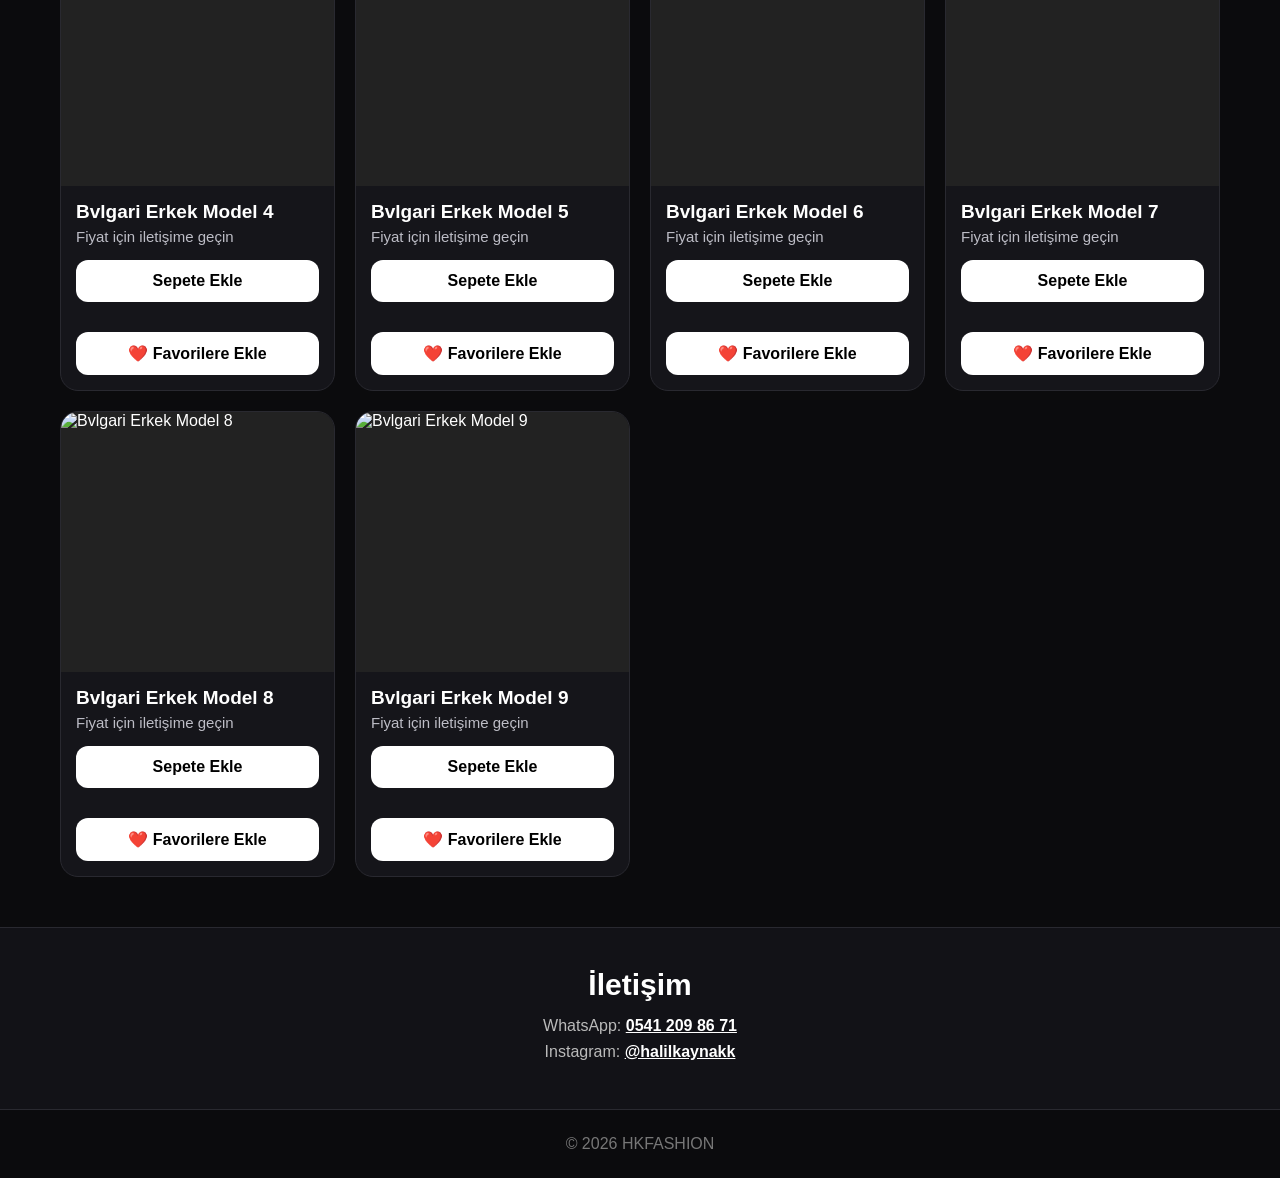
==== commit 91782b4b: "Fix image array by adding missing entry" ====
--- a/index.html
+++ b/index.html
@@ -193,7 +193,8 @@
 const bvlgariKadinResimleri = [
     "Screenshot_20260717143537.png",
     "Screenshot_20260717143642.png",
-    <img src="Screenshot_20260717143649.png" alt="Bvlgari Rose Gold Siyah">
+    "Screenshot_20260717143649.png",
+    "Screenshot_20260717143649.png",
     "Screenshot_20260717143711.png",
     "Screenshot_20260717143720.png",
     "Screenshot_20260717143733.png",
@@ -282,7 +283,7 @@
         <img
             src="${urun.resim}"
             alt="${urun.ad}"
-            onerror="resimYoluDuzelt(this, '${urun.resim}')"
+            
         >
 
         <h3>${urun.ad}</h3>
@@ -467,4 +468,4 @@
 
 </body>
 
-</html>+</html>
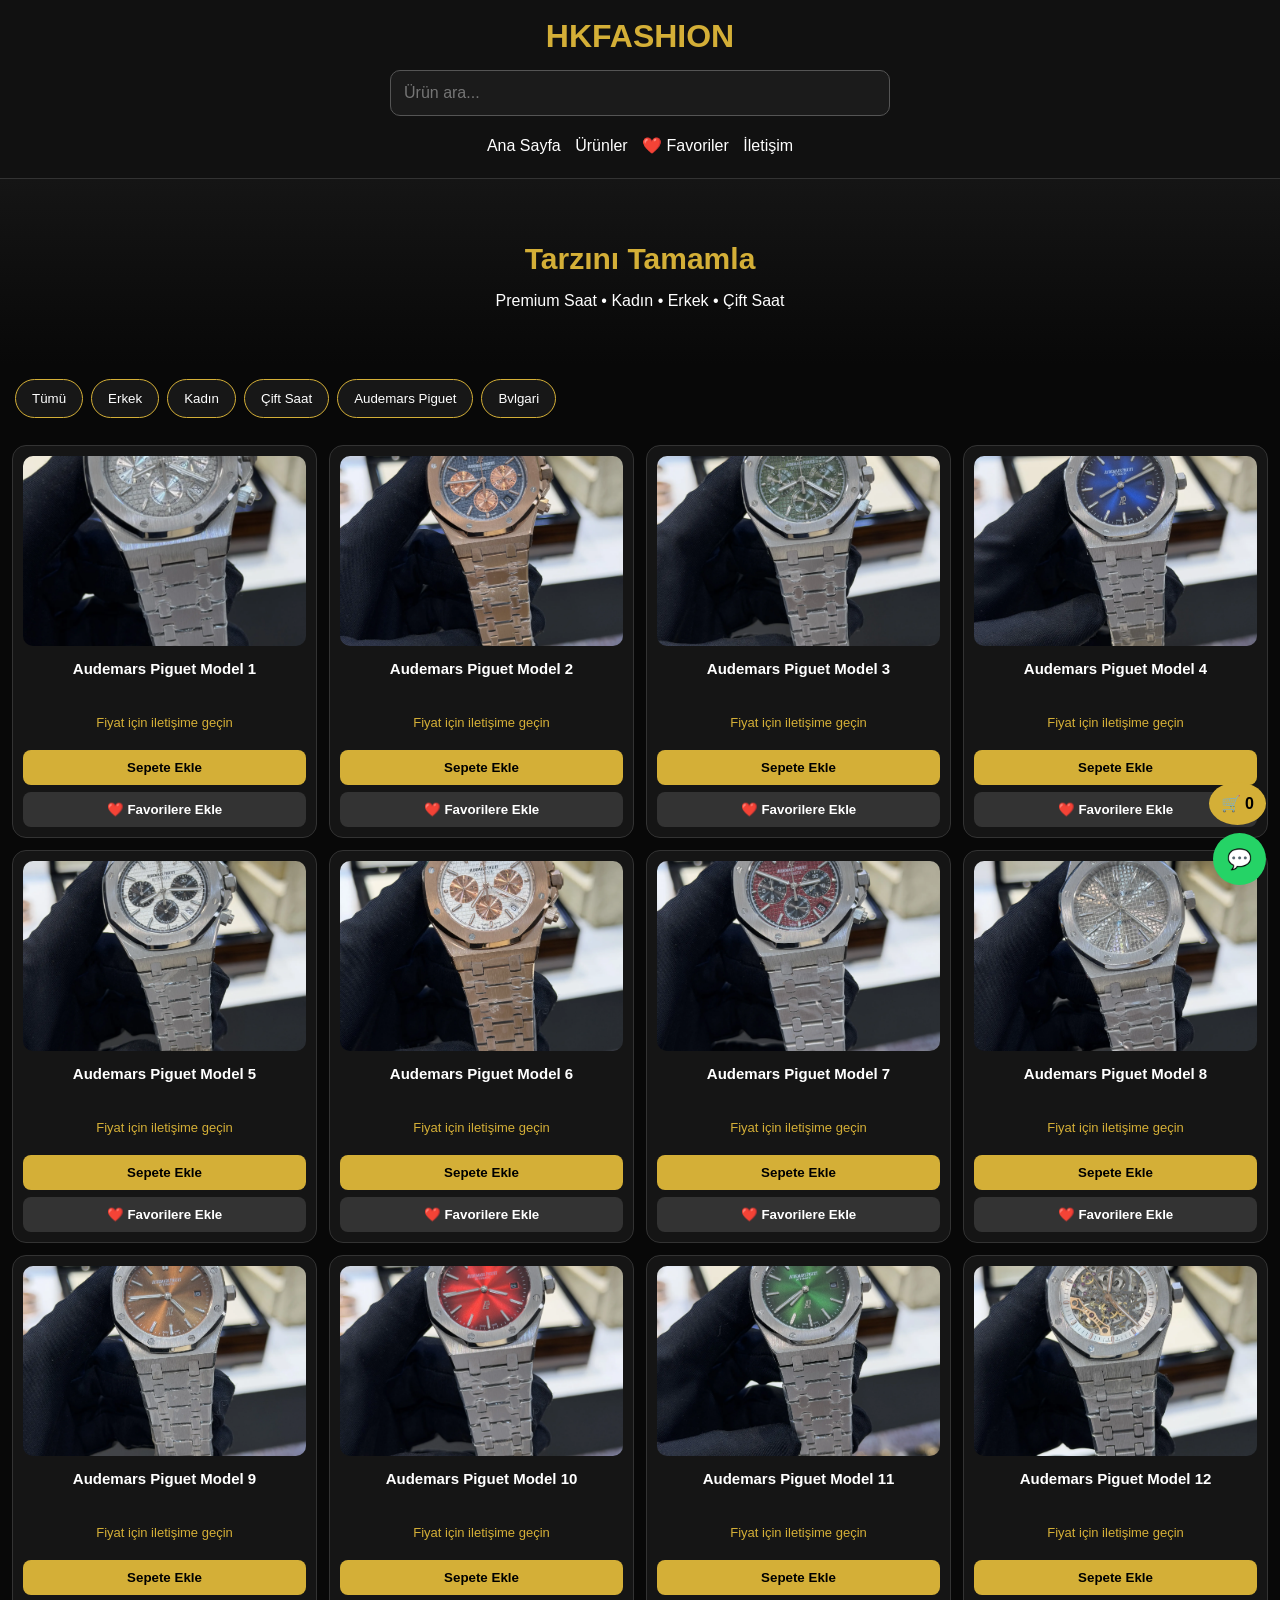
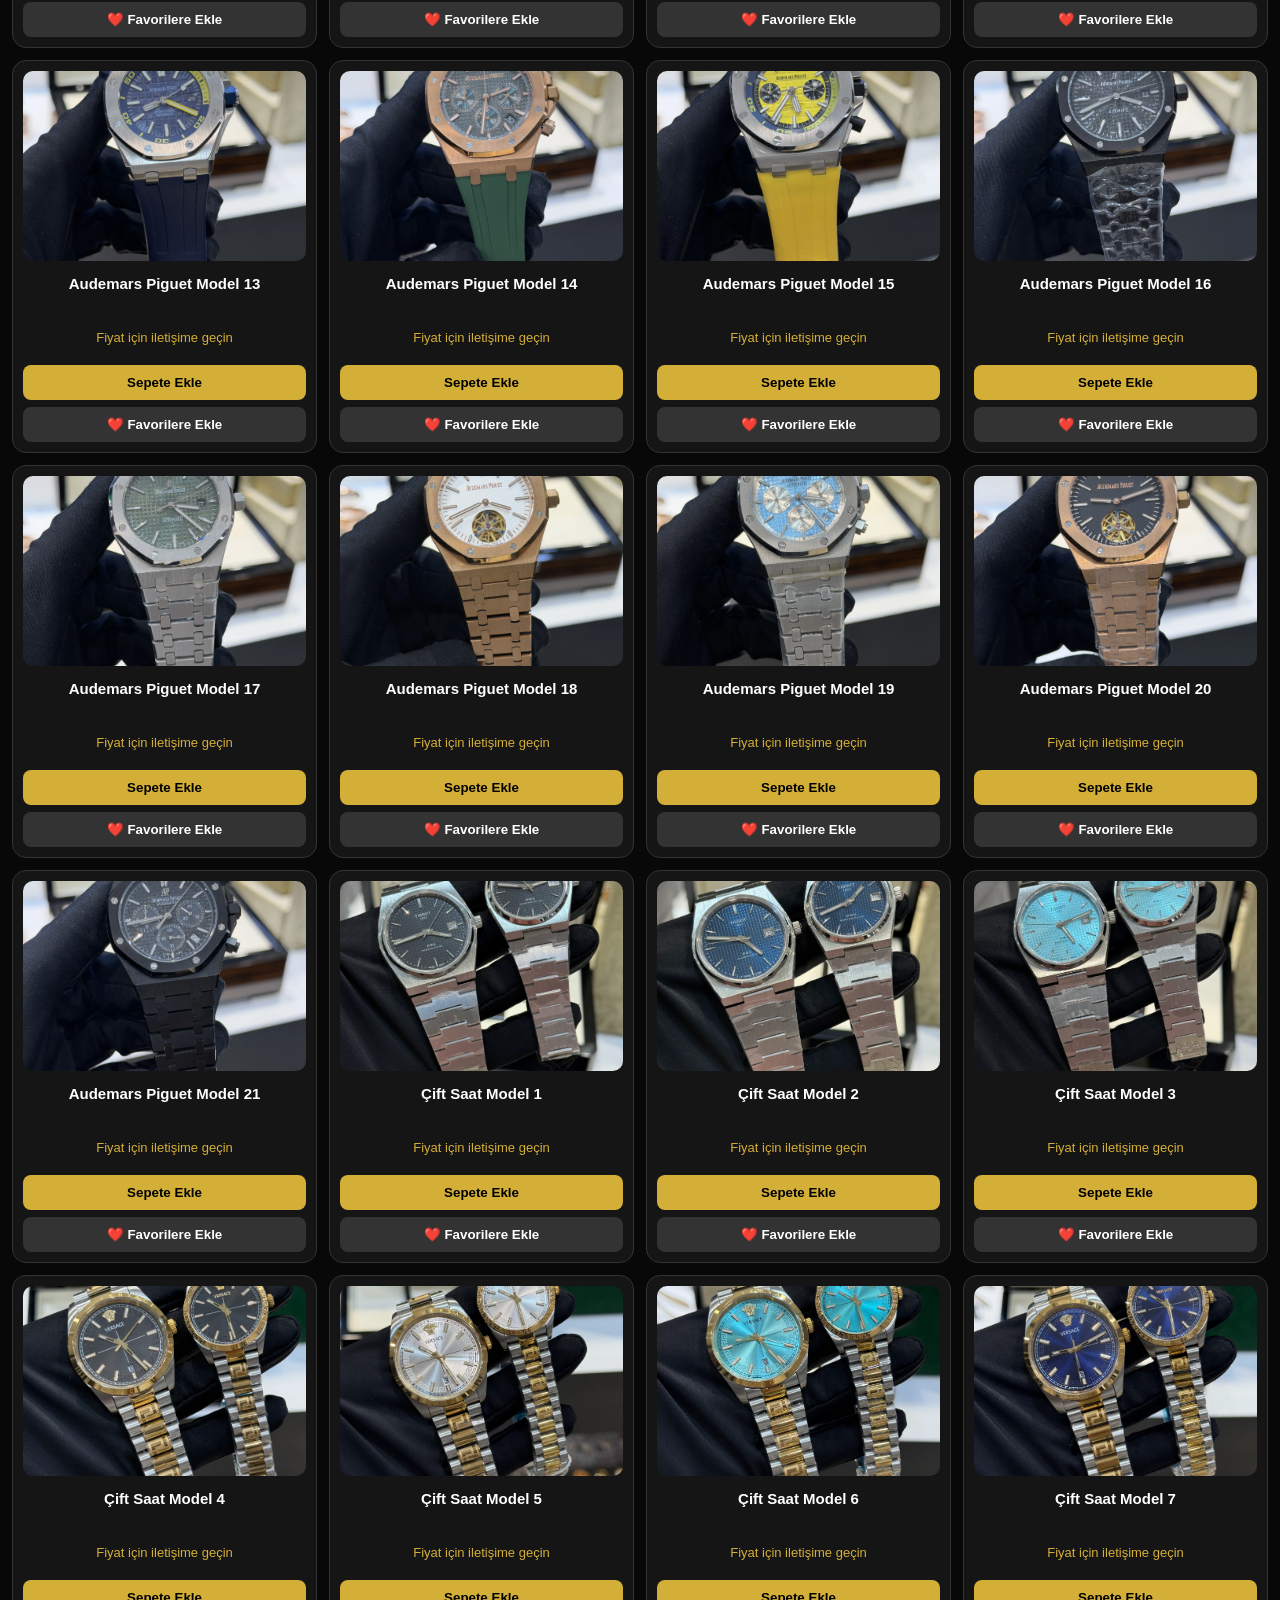
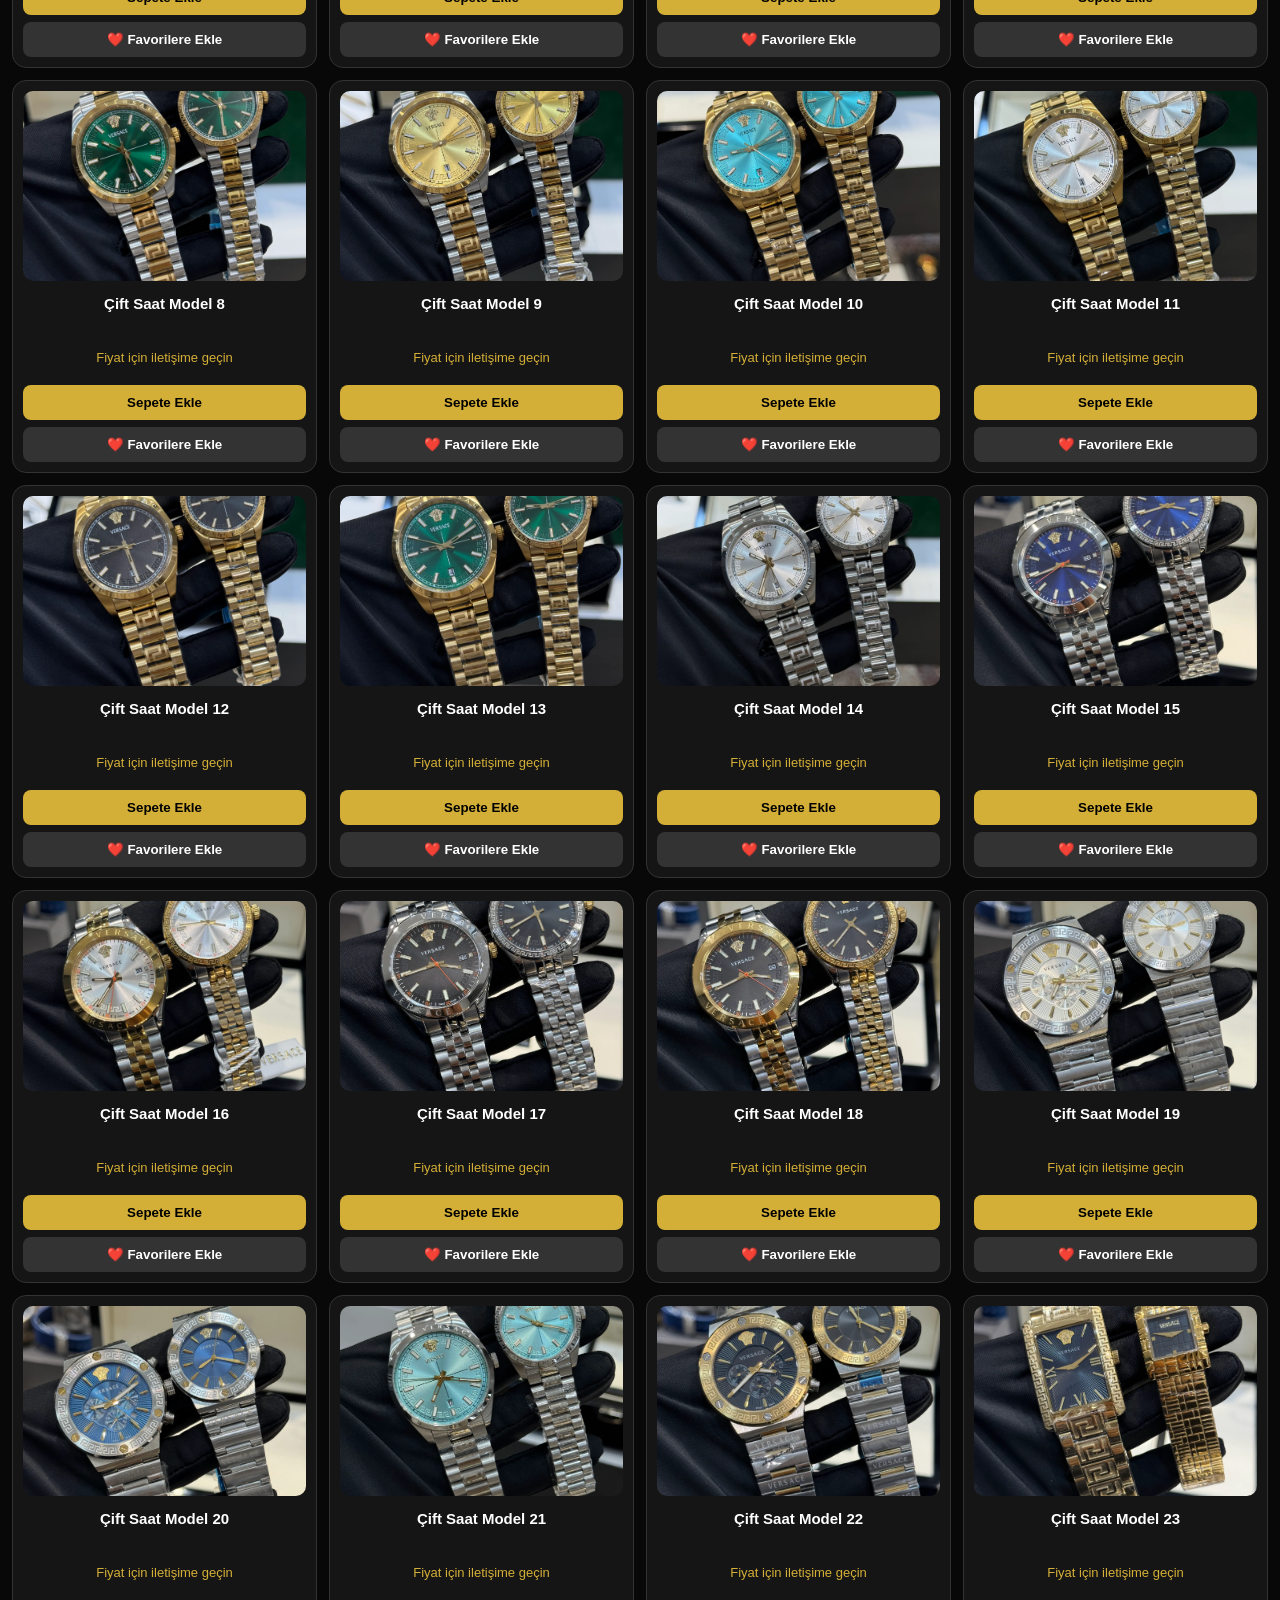
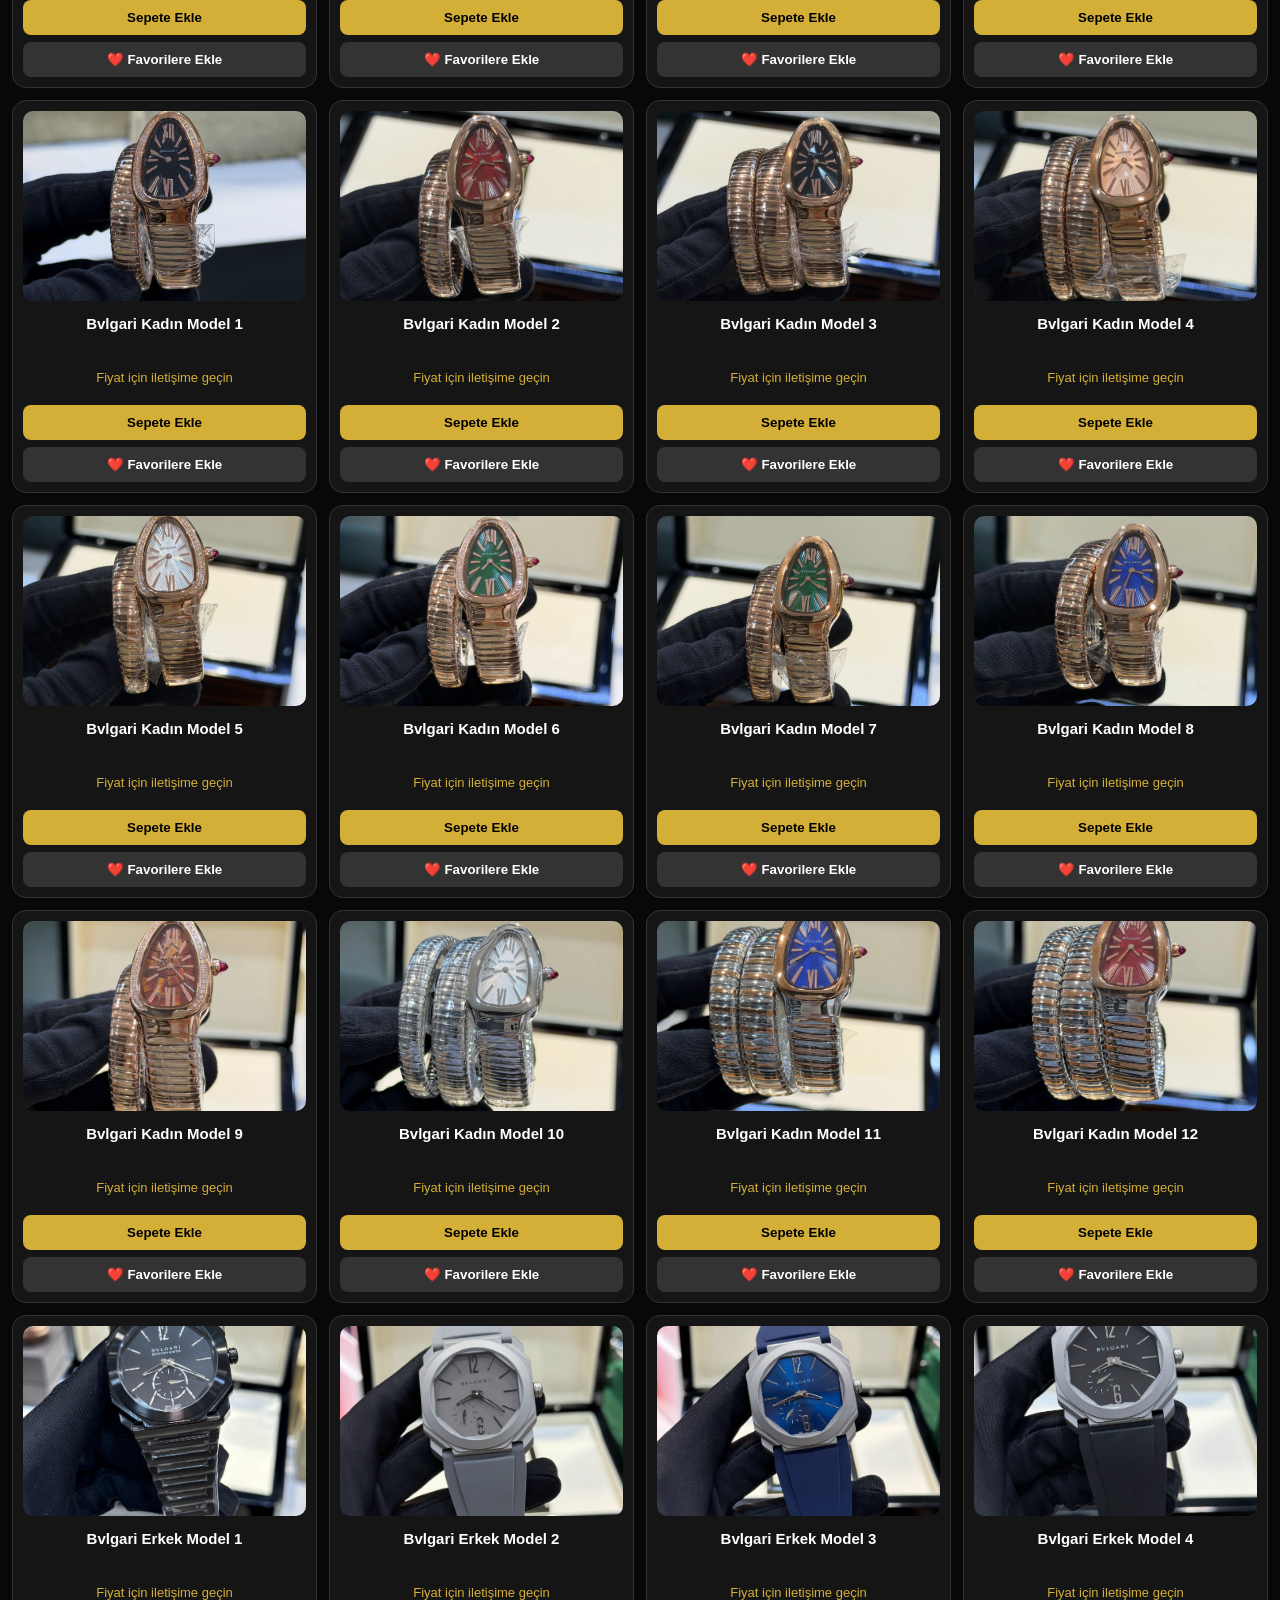
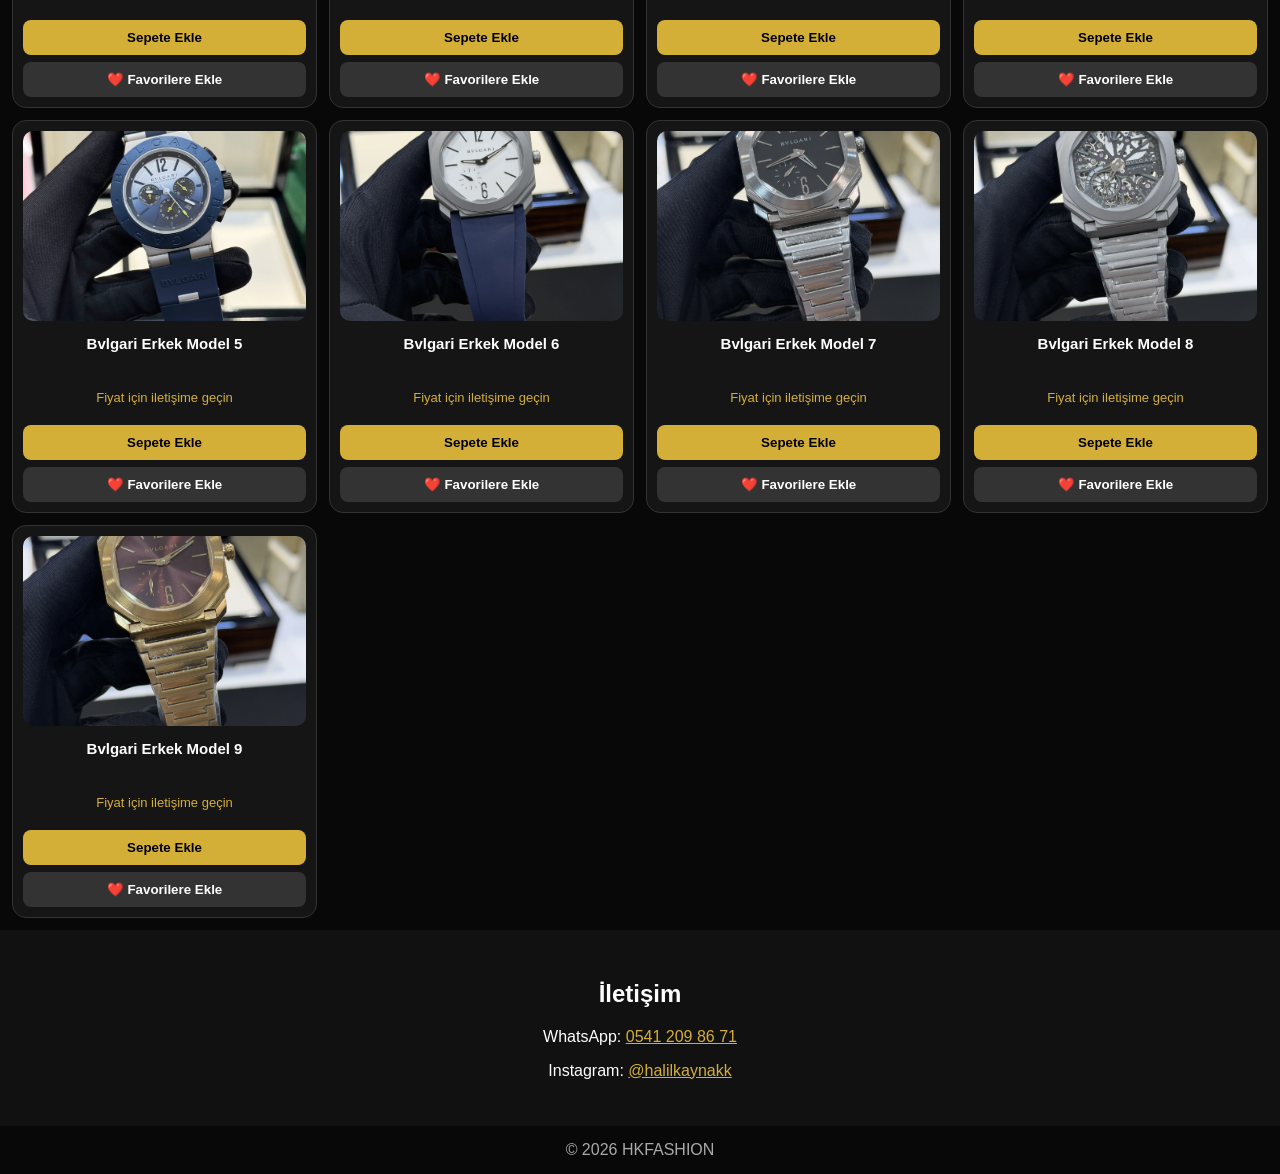
==== commit e4fbcf0a: "Update index.html" ====
--- a/index.html
+++ b/index.html
@@ -1,9 +1,7 @@
 <!DOCTYPE html>
 <html lang="tr">
-
 <head>
     <meta charset="UTF-8">
-
     <meta
         name="viewport"
         content="width=device-width, initial-scale=1.0"
@@ -11,7 +9,196 @@
 
     <title>HKFASHION</title>
 
-    <link rel="stylesheet" href="style.css">
+    <style>
+        * {
+            box-sizing: border-box;
+        }
+
+        body {
+            margin: 0;
+            background: #080808;
+            color: white;
+            font-family: Arial, sans-serif;
+        }
+
+        header {
+            padding: 18px;
+            text-align: center;
+            background: #111;
+            border-bottom: 1px solid #333;
+        }
+
+        h1 {
+            margin: 0 0 15px;
+            color: #d4af37;
+        }
+
+        #arama {
+            width: 100%;
+            max-width: 500px;
+            padding: 13px;
+            border: 1px solid #555;
+            border-radius: 10px;
+            background: #1b1b1b;
+            color: white;
+            font-size: 16px;
+        }
+
+        nav {
+            margin-top: 15px;
+        }
+
+        nav a {
+            display: inline-block;
+            margin: 5px;
+            color: white;
+            text-decoration: none;
+        }
+
+        .hero {
+            text-align: center;
+            padding: 38px 15px;
+            background: linear-gradient(#151515, #080808);
+        }
+
+        .hero h2 {
+            color: #d4af37;
+            font-size: 30px;
+            margin-bottom: 10px;
+        }
+
+        .categories {
+            display: flex;
+            gap: 8px;
+            overflow-x: auto;
+            padding: 15px;
+            position: sticky;
+            top: 0;
+            z-index: 10;
+            background: #080808;
+        }
+
+        .categories button {
+            flex: 0 0 auto;
+            padding: 11px 16px;
+            border: 1px solid #d4af37;
+            border-radius: 20px;
+            background: #171717;
+            color: white;
+            cursor: pointer;
+        }
+
+        .categories button:active {
+            background: #d4af37;
+            color: black;
+        }
+
+        .products {
+            display: grid;
+            grid-template-columns: repeat(2, minmax(0, 1fr));
+            gap: 12px;
+            padding: 12px;
+        }
+
+        .card {
+            background: #151515;
+            border: 1px solid #333;
+            border-radius: 14px;
+            padding: 10px;
+            text-align: center;
+            overflow: hidden;
+        }
+
+        .card img {
+            width: 100%;
+            height: 190px;
+            object-fit: cover;
+            border-radius: 10px;
+            background: #222;
+        }
+
+        .card h3 {
+            min-height: 42px;
+            font-size: 15px;
+            margin: 10px 0;
+        }
+
+        .price {
+            color: #d4af37;
+            font-size: 13px;
+        }
+
+        .card button {
+            width: 100%;
+            margin-top: 7px;
+            padding: 10px 5px;
+            border: 0;
+            border-radius: 8px;
+            background: #d4af37;
+            color: black;
+            font-weight: bold;
+        }
+
+        .card .fav {
+            background: #333;
+            color: white;
+        }
+
+        .contact {
+            text-align: center;
+            padding: 30px 15px;
+            background: #111;
+        }
+
+        .contact a {
+            color: #d4af37;
+        }
+
+        footer {
+            padding: 15px;
+            text-align: center;
+            color: #aaa;
+        }
+
+        .cart {
+            position: fixed;
+            right: 14px;
+            bottom: 75px;
+            z-index: 20;
+            padding: 12px;
+            border-radius: 50%;
+            background: #d4af37;
+            color: black;
+            text-decoration: none;
+            font-weight: bold;
+        }
+
+        .whatsapp {
+            position: fixed;
+            right: 14px;
+            bottom: 15px;
+            z-index: 20;
+            padding: 14px;
+            border-radius: 50%;
+            background: #25d366;
+            color: white;
+            text-decoration: none;
+            font-size: 20px;
+        }
+
+        .bos-mesaj {
+            grid-column: 1 / -1;
+            padding: 40px 15px;
+            text-align: center;
+            color: #aaa;
+        }
+
+        @media (min-width: 700px) {
+            .products {
+                grid-template-columns: repeat(4, minmax(0, 1fr));
+            }
+        }
+    </style>
 </head>
 
 <body>
@@ -21,16 +208,7 @@
 </a>
 
 <header>
-
-    <div class="topbar">
-        <h1>HKFASHION</h1>
-
-        <span id="kullaniciAdi"></span>
-
-        <button id="cikisBtn" style="display:none;">
-            Çıkış Yap
-        </button>
-    </div>
+    <h1>HKFASHION</h1>
 
     <input
         type="text"
@@ -44,61 +222,25 @@
         <a href="favorites.html">❤️ Favoriler</a>
         <a href="#iletisim">İletişim</a>
     </nav>
-
 </header>
 
-
 <section class="hero" id="anasayfa">
-
     <h2>Tarzını Tamamla</h2>
-
-    <p>Premium Saat • Gözlük • Çift Saat</p>
-
-    <a href="#urunler">
-        <button>Alışverişe Başla</button>
-    </a>
-
+    <p>Premium Saat • Kadın • Erkek • Çift Saat</p>
 </section>
 
-
 <section class="categories">
-
-    <button onclick="filtrele('hepsi')">
-        Tümü
-    </button>
-
-    <button onclick="filtrele('erkek')">
-        Erkek
-    </button>
-
-    <button onclick="filtrele('kadin')">
-        Kadın
-    </button>
-
-    <button onclick="filtrele('cift')">
-        Çift Saat
-    </button>
-
-    <button onclick="filtrele('saat')">
-        Saat
-    </button>
-
-    <button onclick="filtrele('audemars')">
-        Audemars Piguet
-    </button>
-
-    <button onclick="filtrele('bvlgari')">
-        Bvlgari
-    </button>
-
+    <button onclick="filtrele('hepsi')">Tümü</button>
+    <button onclick="filtrele('erkek')">Erkek</button>
+    <button onclick="filtrele('kadin')">Kadın</button>
+    <button onclick="filtrele('cift')">Çift Saat</button>
+    <button onclick="filtrele('audemars')">Audemars Piguet</button>
+    <button onclick="filtrele('bvlgari')">Bvlgari</button>
 </section>
 
-
 <section class="products" id="urunler"></section>
 
-
 <section class="contact" id="iletisim">
-
     <h2>İletişim</h2>
 
     <p>
@@ -117,14 +259,11 @@
             @halilkaynakk
         </a>
     </p>
-
 </section>
 
-
 <footer>
-    <p>© 2026 HKFASHION</p>
+    © 2026 HKFASHION
 </footer>
-
 
 <a
     class="whatsapp"
@@ -133,339 +272,268 @@
     💬
 </a>
 
-
 <script>
-
-/* ÜRÜN FOTOĞRAFLARI */
-
-const audemarsResimleri = [
-    "Screenshot_20260716235726.png",
-    "Screenshot_20260717134828.png",
-    "Screenshot_20260717134851.png",
-    "Screenshot_20260717134905.png",
-    "Screenshot_20260717141038.png",
-    "Screenshot_20260717141056.png",
-    "Screenshot_20260717141113.png",
-    "Screenshot_20260717141123.png",
-    "Screenshot_20260717141151.png",
-    "Screenshot_20260717141207.png",
-    "Screenshot_20260717141245.png",
-    "Screenshot_20260717141325.png",
-    "Screenshot_20260717141338.png",
-    "Screenshot_20260717141350.png",
-    "Screenshot_20260717141402.png",
-    "Screenshot_20260717141416.png",
-    "Screenshot_20260717141428.png",
-    "Screenshot_20260717141443.png",
-    "Screenshot_20260717141456.png",
-    "Screenshot_20260717141508.png",
-    "Screenshot_20260717141520.png"
-];
-
-
-const ciftSaatResimleri = [
-    "Screenshot_20260717141956.png",
-    "Screenshot_20260717142009.png",
-    "Screenshot_20260717142023.png",
-    "Screenshot_20260717142034.png",
-    "Screenshot_20260717142051.png",
-    "Screenshot_20260717142101.png",
-    "Screenshot_20260717142113.png",
-    "Screenshot_20260717142124.png",
-    "Screenshot_20260717142133.png",
-    "Screenshot_20260717142142.png",
-    "Screenshot_20260717142154.png",
-    "Screenshot_20260717142205.png",
-    "Screenshot_20260717142215.png",
-    "Screenshot_20260717142303.png",
-    "Screenshot_20260717142311.png",
-    "Screenshot_20260717142326.png",
-    "Screenshot_20260717142336.png",
-    "Screenshot_20260717142349.png",
-    "Screenshot_20260717142359.png",
-    "Screenshot_20260717142411.png",
-    "Screenshot_20260717142420.png",
-    "Screenshot_20260717142430.png",
-    "Screenshot_20260717142444.png"
-];
-
-
-const bvlgariKadinResimleri = [
-    "Screenshot_20260717143537.png",
-    "Screenshot_20260717143642.png",
-    "Screenshot_20260717143649.png",
-    "Screenshot_20260717143649.png",
-    "Screenshot_20260717143711.png",
-    "Screenshot_20260717143720.png",
-    "Screenshot_20260717143733.png",
-    "Screenshot_20260717143743.png",
-    "Screenshot_20260717143755.png",
-    "Screenshot_20260717143818.png",
-    "Screenshot_20260717143831.png",
-    "Screenshot_20260717143855.png",
-    "Screenshot_20260717143903.png"
-];
-
-
-const bvlgariErkekResimleri = [
-    "Screenshot_20260717144543.png",
-    "Screenshot_20260717144557.png",
-    "Screenshot_20260717144607.png",
-    "Screenshot_20260717144623.png",
-    "Screenshot_20260717144631.png",
-    "Screenshot_20260717144644.png",
-    "Screenshot_20260717144655.png",
-    "Screenshot_20260717144708.png",
-    "Screenshot_20260717144725.png"
-];
-
-
-/* ÜRÜN LİSTESİ */
-
-const urunler = [];
-
-
-audemarsResimleri.forEach(function(resim, sira) {
-    urunler.push({
-        ad: "Audemars Piguet Model " + (sira + 1),
-        resim: resim,
-        kategori: "erkek saat audemars"
+    const audemarsResimleri = [
+        "Screenshot_20260716235726.png",
+        "Screenshot_20260717134828.png",
+        "Screenshot_20260717134851.png",
+        "Screenshot_20260717134905.png",
+        "Screenshot_20260717141038.png",
+        "Screenshot_20260717141056.png",
+        "Screenshot_20260717141113.png",
+        "Screenshot_20260717141123.png",
+        "Screenshot_20260717141151.png",
+        "Screenshot_20260717141207.png",
+        "Screenshot_20260717141245.png",
+        "Screenshot_20260717141325.png",
+        "Screenshot_20260717141338.png",
+        "Screenshot_20260717141350.png",
+        "Screenshot_20260717141402.png",
+        "Screenshot_20260717141416.png",
+        "Screenshot_20260717141428.png",
+        "Screenshot_20260717141443.png",
+        "Screenshot_20260717141456.png",
+        "Screenshot_20260717141508.png",
+        "Screenshot_20260717141520.png"
+    ];
+
+    const ciftSaatResimleri = [
+        "Screenshot_20260717141956.png",
+        "Screenshot_20260717142009.png",
+        "Screenshot_20260717142023.png",
+        "Screenshot_20260717142034.png",
+        "Screenshot_20260717142051.png",
+        "Screenshot_20260717142101.png",
+        "Screenshot_20260717142113.png",
+        "Screenshot_20260717142124.png",
+        "Screenshot_20260717142133.png",
+        "Screenshot_20260717142142.png",
+        "Screenshot_20260717142154.png",
+        "Screenshot_20260717142205.png",
+        "Screenshot_20260717142215.png",
+        "Screenshot_20260717142303.png",
+        "Screenshot_20260717142311.png",
+        "Screenshot_20260717142326.png",
+        "Screenshot_20260717142336.png",
+        "Screenshot_20260717142349.png",
+        "Screenshot_20260717142359.png",
+        "Screenshot_20260717142411.png",
+        "Screenshot_20260717142420.png",
+        "Screenshot_20260717142430.png",
+        "Screenshot_20260717142444.png"
+    ];
+
+    const bvlgariKadinResimleri = [
+        "Screenshot_20260717143537.png",
+        "Screenshot_20260717143642.png",
+        "Screenshot_20260717143649.png",
+        "Screenshot_20260717143711.png",
+        "Screenshot_20260717143720.png",
+        "Screenshot_20260717143733.png",
+        "Screenshot_20260717143743.png",
+        "Screenshot_20260717143755.png",
+        "Screenshot_20260717143818.png",
+        "Screenshot_20260717143831.png",
+        "Screenshot_20260717143855.png",
+        "Screenshot_20260717143903.png"
+    ];
+
+    const bvlgariErkekResimleri = [
+        "Screenshot_20260717144543.png",
+        "Screenshot_20260717144557.png",
+        "Screenshot_20260717144607.png",
+        "Screenshot_20260717144623.png",
+        "Screenshot_20260717144631.png",
+        "Screenshot_20260717144644.png",
+        "Screenshot_20260717144655.png",
+        "Screenshot_20260717144708.png",
+        "Screenshot_20260717144725.png"
+    ];
+
+    const urunler = [];
+
+    audemarsResimleri.forEach(function (resim, sira) {
+        urunler.push({
+            ad: "Audemars Piguet Model " + (sira + 1),
+            resim: resim,
+            kategori: "erkek saat audemars"
+        });
     });
-});
-
-
-ciftSaatResimleri.forEach(function(resim, sira) {
-    urunler.push({
-        ad: "Çift Saat Model " + (sira + 1),
-        resim: resim,
-        kategori: "cift saat"
+
+    ciftSaatResimleri.forEach(function (resim, sira) {
+        urunler.push({
+            ad: "Çift Saat Model " + (sira + 1),
+            resim: resim,
+            kategori: "cift saat"
+        });
     });
-});
-
-
-bvlgariKadinResimleri.forEach(function(resim, sira) {
-    urunler.push({
-        ad: "Bvlgari Kadın Model " + (sira + 1),
-        resim: resim,
-        kategori: "kadin saat bvlgari"
+
+    bvlgariKadinResimleri.forEach(function (resim, sira) {
+        urunler.push({
+            ad: "Bvlgari Kadın Model " + (sira + 1),
+            resim: resim,
+            kategori: "kadin saat bvlgari"
+        });
     });
-});
-
-
-bvlgariErkekResimleri.forEach(function(resim, sira) {
-    urunler.push({
-        ad: "Bvlgari Erkek Model " + (sira + 1),
-        resim: resim,
-        kategori: "erkek saat bvlgari"
+
+    bvlgariErkekResimleri.forEach(function (resim, sira) {
+        urunler.push({
+            ad: "Bvlgari Erkek Model " + (sira + 1),
+            resim: resim,
+            kategori: "erkek saat bvlgari"
+        });
     });
-});
-
-
-/* ÜRÜNLERİ SAYFAYA EKLE */
-
-const urunlerAlani =
-    document.getElementById("urunler");
-
-
-urunler.forEach(function(urun) {
-
-    const kart = document.createElement("div");
-
-    kart.className = "card";
-
-    kart.setAttribute(
-        "data-category",
-        urun.kategori
-    );
-
-    kart.innerHTML = `
-
-        <img
-            src="${urun.resim}"
-            alt="${urun.ad}"
-            
-        >
-
-        <h3>${urun.ad}</h3>
-
-        <p class="price">
-            Fiyat için iletişime geçin
-        </p>
-
-        <button
-            onclick="sepeteEkle('${urun.ad}', 0)"
-        >
-            Sepete Ekle
-        </button>
-
-        <button
-            class="fav"
-            onclick="favoriyeEkle('${urun.ad}')"
-        >
-            ❤️ Favorilere Ekle
-        </button>
-
-    `;
-
-    urunlerAlani.appendChild(kart);
-});
-
-
-/* FOTOĞRAF ANA KLASÖRDE YOKSA IMAGES KLASÖRÜNDE ARA */
-
-function resimYoluDuzelt(resim, dosyaAdi) {
-
-    if (resim.dataset.denenen === "images") {
-        return;
+
+    const urunlerAlani = document.getElementById("urunler");
+
+    function kartOlustur(urun) {
+        const kart = document.createElement("div");
+        kart.className = "card";
+        kart.dataset.category = urun.kategori;
+
+        const resim = document.createElement("img");
+        resim.src = urun.resim;
+        resim.alt = urun.ad;
+
+        resim.onerror = function () {
+            if (resim.dataset.yedekDenendi === "evet") {
+                resim.onerror = null;
+                return;
+            }
+
+            resim.dataset.yedekDenendi = "evet";
+            resim.src = "images/" + urun.resim;
+        };
+
+        const baslik = document.createElement("h3");
+        baslik.textContent = urun.ad;
+
+        const fiyat = document.createElement("p");
+        fiyat.className = "price";
+        fiyat.textContent = "Fiyat için iletişime geçin";
+
+        const sepetButonu = document.createElement("button");
+        sepetButonu.textContent = "Sepete Ekle";
+        sepetButonu.onclick = function () {
+            sepeteEkle(urun.ad);
+        };
+
+        const favoriButonu = document.createElement("button");
+        favoriButonu.className = "fav";
+        favoriButonu.textContent = "❤️ Favorilere Ekle";
+        favoriButonu.onclick = function () {
+            favoriyeEkle(urun.ad);
+        };
+
+        kart.appendChild(resim);
+        kart.appendChild(baslik);
+        kart.appendChild(fiyat);
+        kart.appendChild(sepetButonu);
+        kart.appendChild(favoriButonu);
+
+        return kart;
     }
 
-    resim.dataset.denenen = "images";
-
-    resim.src = "images/" + dosyaAdi;
-}
-
-
-/* FİLTRELEME */
-
-function filtrele(kategori) {
-
-    const kartlar =
-        document.querySelectorAll(".card");
-
-    kartlar.forEach(function(kart) {
-
-        const kategoriBilgisi =
-            kart.getAttribute("data-category") || "";
-
-        if (
-            kategori === "hepsi" ||
-            kategoriBilgisi.includes(kategori)
-        ) {
-            kart.style.display = "";
-        } else {
-            kart.style.display = "none";
-        }
-
+    urunler.forEach(function (urun) {
+        urunlerAlani.appendChild(kartOlustur(urun));
     });
 
-}
-
-
-/* ARAMA */
-
-const aramaKutusu =
-    document.getElementById("arama");
-
-
-aramaKutusu.addEventListener(
-    "input",
-    function() {
-
-        const aranan =
-            aramaKutusu.value
-                .toLocaleLowerCase("tr-TR")
-                .trim();
-
-        const kartlar =
-            document.querySelectorAll(".card");
-
-        kartlar.forEach(function(kart) {
-
-            const urunAdi =
-                kart.textContent
-                    .toLocaleLowerCase("tr-TR");
-
-            if (urunAdi.includes(aranan)) {
-                kart.style.display = "";
+    function filtrele(kategori) {
+        const kartlar = document.querySelectorAll(".card");
+
+        kartlar.forEach(function (kart) {
+            const bilgiler = kart.dataset.category || "";
+
+            if (
+                kategori === "hepsi" ||
+                bilgiler.includes(kategori)
+            ) {
+                kart.style.display = "block";
             } else {
                 kart.style.display = "none";
             }
-
-        });
-
+        });
     }
-);
-
-
-/* SEPET */
-
-function sepetiGetir() {
-    return JSON.parse(
-        localStorage.getItem("sepet")
-    ) || [];
-}
-
-
-function sepeteEkle(ad, fiyat) {
-
-    const sepet = sepetiGetir();
-
-    sepet.push({
-        ad: ad,
-        fiyat: Number(fiyat) || 0
-    });
-
-    localStorage.setItem(
-        "sepet",
-        JSON.stringify(sepet)
-    );
+
+    document
+        .getElementById("arama")
+        .addEventListener("input", function () {
+            const aranan = this.value
+                .toLocaleLowerCase("tr-TR")
+                .trim();
+
+            document
+                .querySelectorAll(".card")
+                .forEach(function (kart) {
+                    const metin = kart.textContent
+                        .toLocaleLowerCase("tr-TR");
+
+                    kart.style.display =
+                        metin.includes(aranan)
+                            ? "block"
+                            : "none";
+                });
+        });
+
+    function sepetiGetir() {
+        try {
+            return JSON.parse(
+                localStorage.getItem("sepet")
+            ) || [];
+        } catch {
+            return [];
+        }
+    }
+
+    function sepeteEkle(ad) {
+        const sepet = sepetiGetir();
+
+        sepet.push({
+            ad: ad,
+            fiyat: 0
+        });
+
+        localStorage.setItem(
+            "sepet",
+            JSON.stringify(sepet)
+        );
+
+        sepetSayisiniGuncelle();
+        alert(ad + " sepete eklendi.");
+    }
+
+    function sepetSayisiniGuncelle() {
+        document.getElementById("cartCount").textContent =
+            sepetiGetir().length;
+    }
+
+    function favoriyeEkle(ad) {
+        let favoriler = [];
+
+        try {
+            favoriler = JSON.parse(
+                localStorage.getItem("favoriler")
+            ) || [];
+        } catch {
+            favoriler = [];
+        }
+
+        if (!favoriler.includes(ad)) {
+            favoriler.push(ad);
+
+            localStorage.setItem(
+                "favoriler",
+                JSON.stringify(favoriler)
+            );
+
+            alert(ad + " favorilere eklendi.");
+        } else {
+            alert("Bu ürün zaten favorilerde.");
+        }
+    }
 
     sepetSayisiniGuncelle();
-
-    alert(ad + " sepete eklendi.");
-}
-
-
-function sepetSayisiniGuncelle() {
-
-    const sayac =
-        document.getElementById("cartCount");
-
-    if (!sayac) {
-        return;
-    }
-
-    const sepet = sepetiGetir();
-
-    sayac.textContent = sepet.length;
-}
-
-
-/* FAVORİLER */
-
-function favoriyeEkle(ad) {
-
-    const favoriler =
-        JSON.parse(
-            localStorage.getItem("favoriler")
-        ) || [];
-
-    if (!favoriler.includes(ad)) {
-
-        favoriler.push(ad);
-
-        localStorage.setItem(
-            "favoriler",
-            JSON.stringify(favoriler)
-        );
-
-        alert(ad + " favorilere eklendi.");
-
-    } else {
-
-        alert("Bu ürün zaten favorilerde.");
-
-    }
-
-}
-
-
-/* SAYFA AÇILINCA */
-
-sepetSayisiniGuncelle();
-
 </script>
 
 </body>
-
 </html>
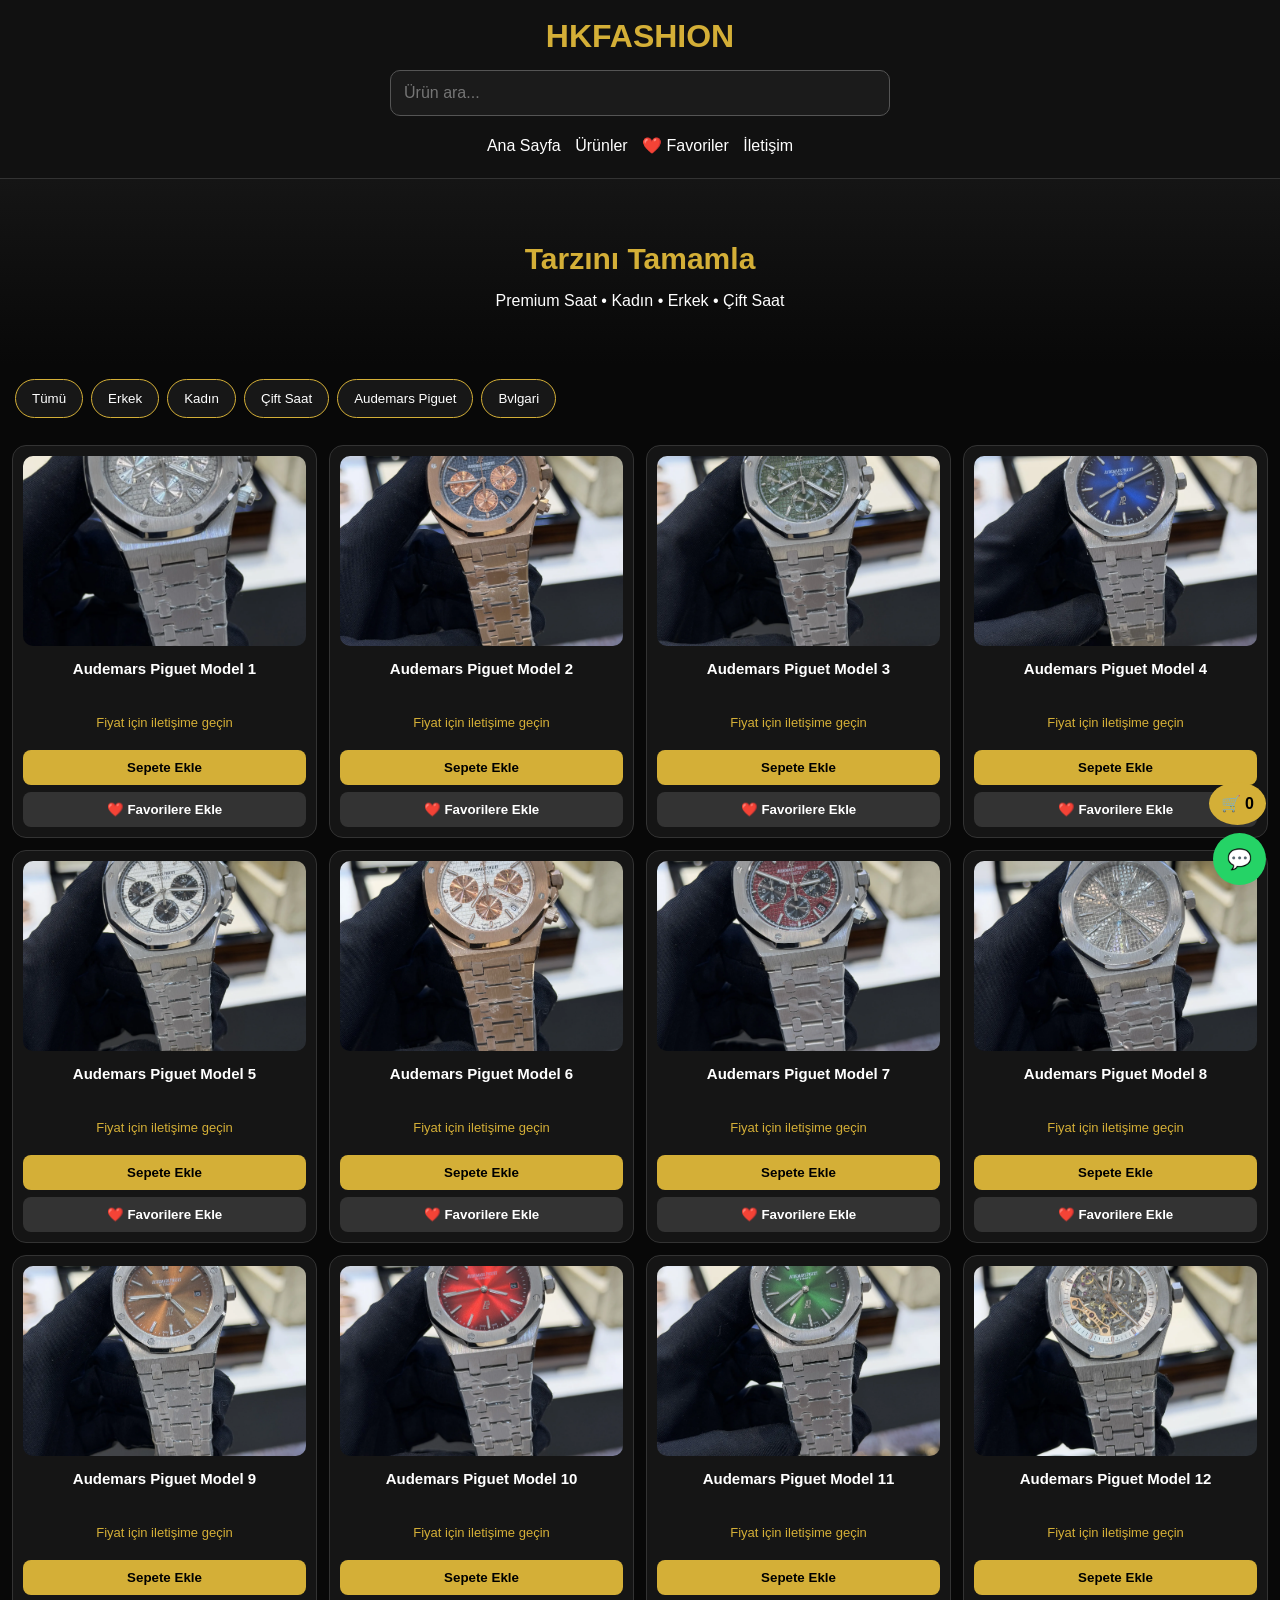
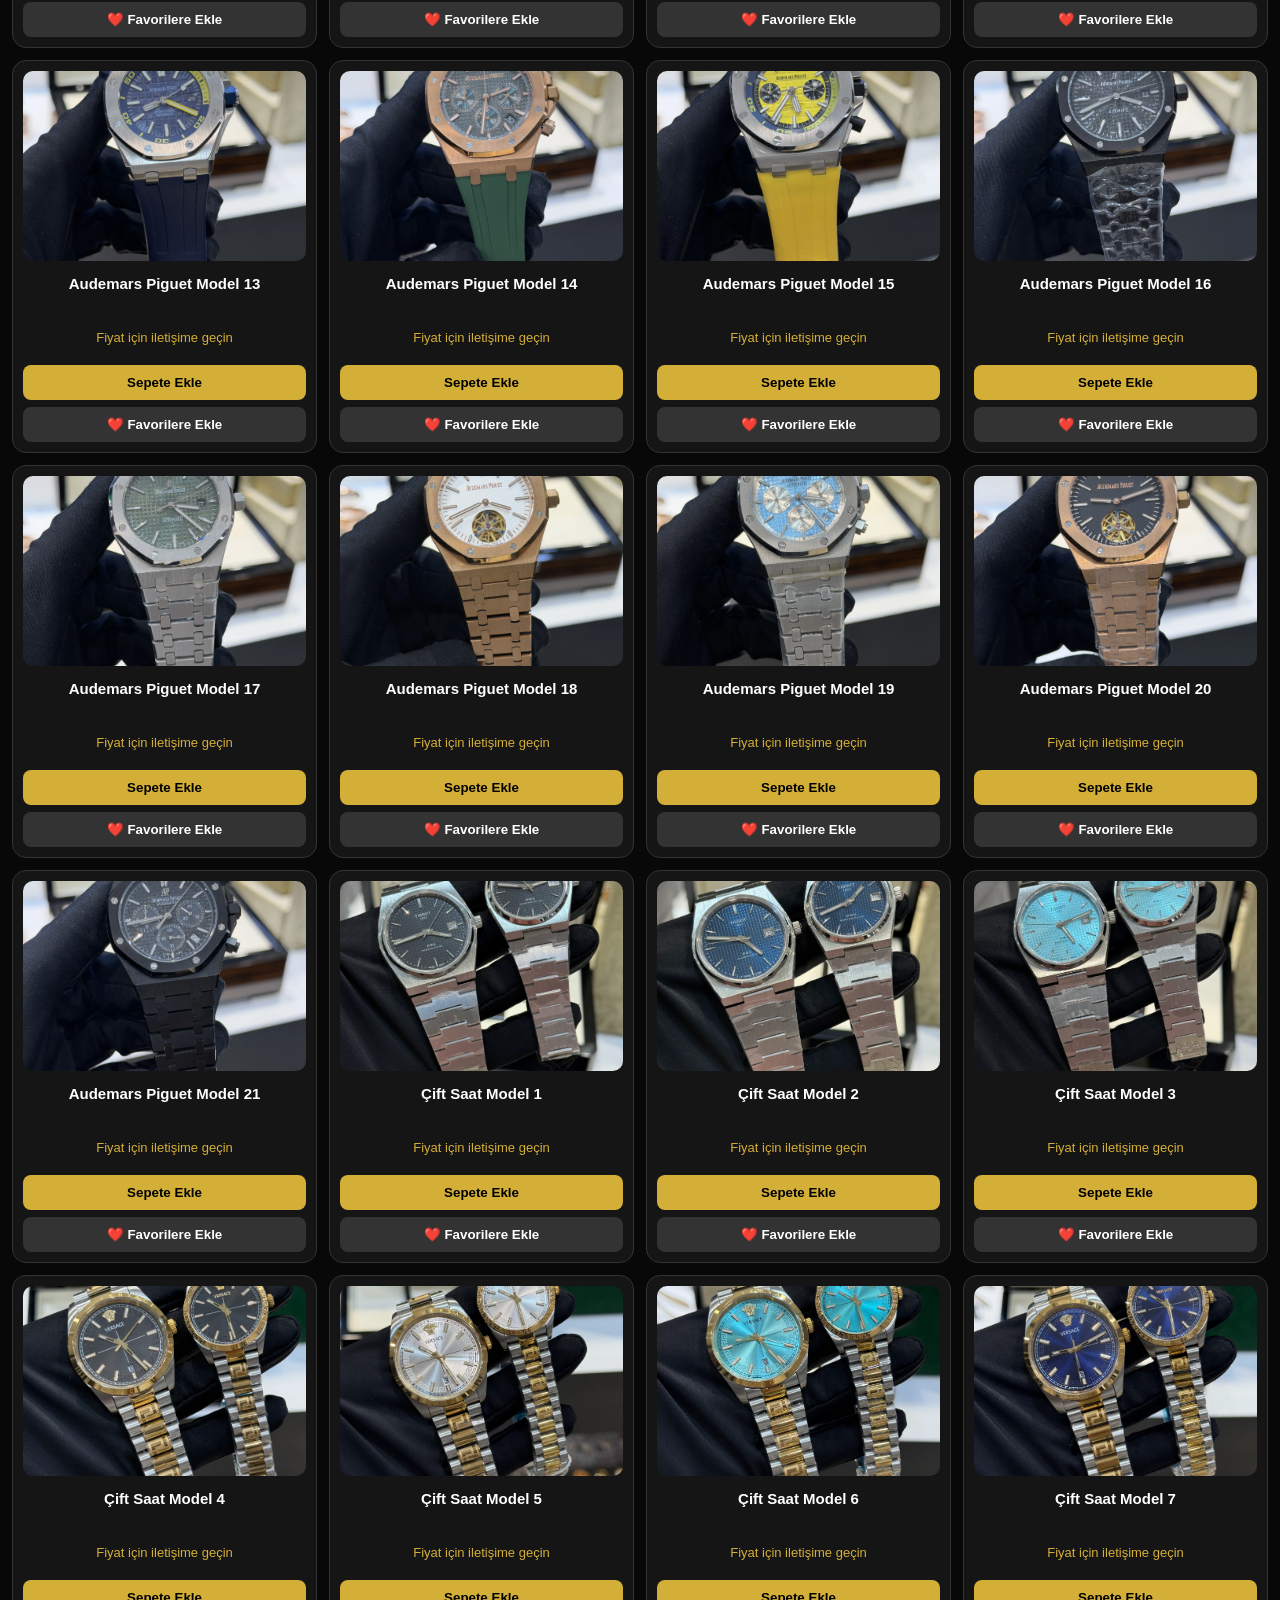
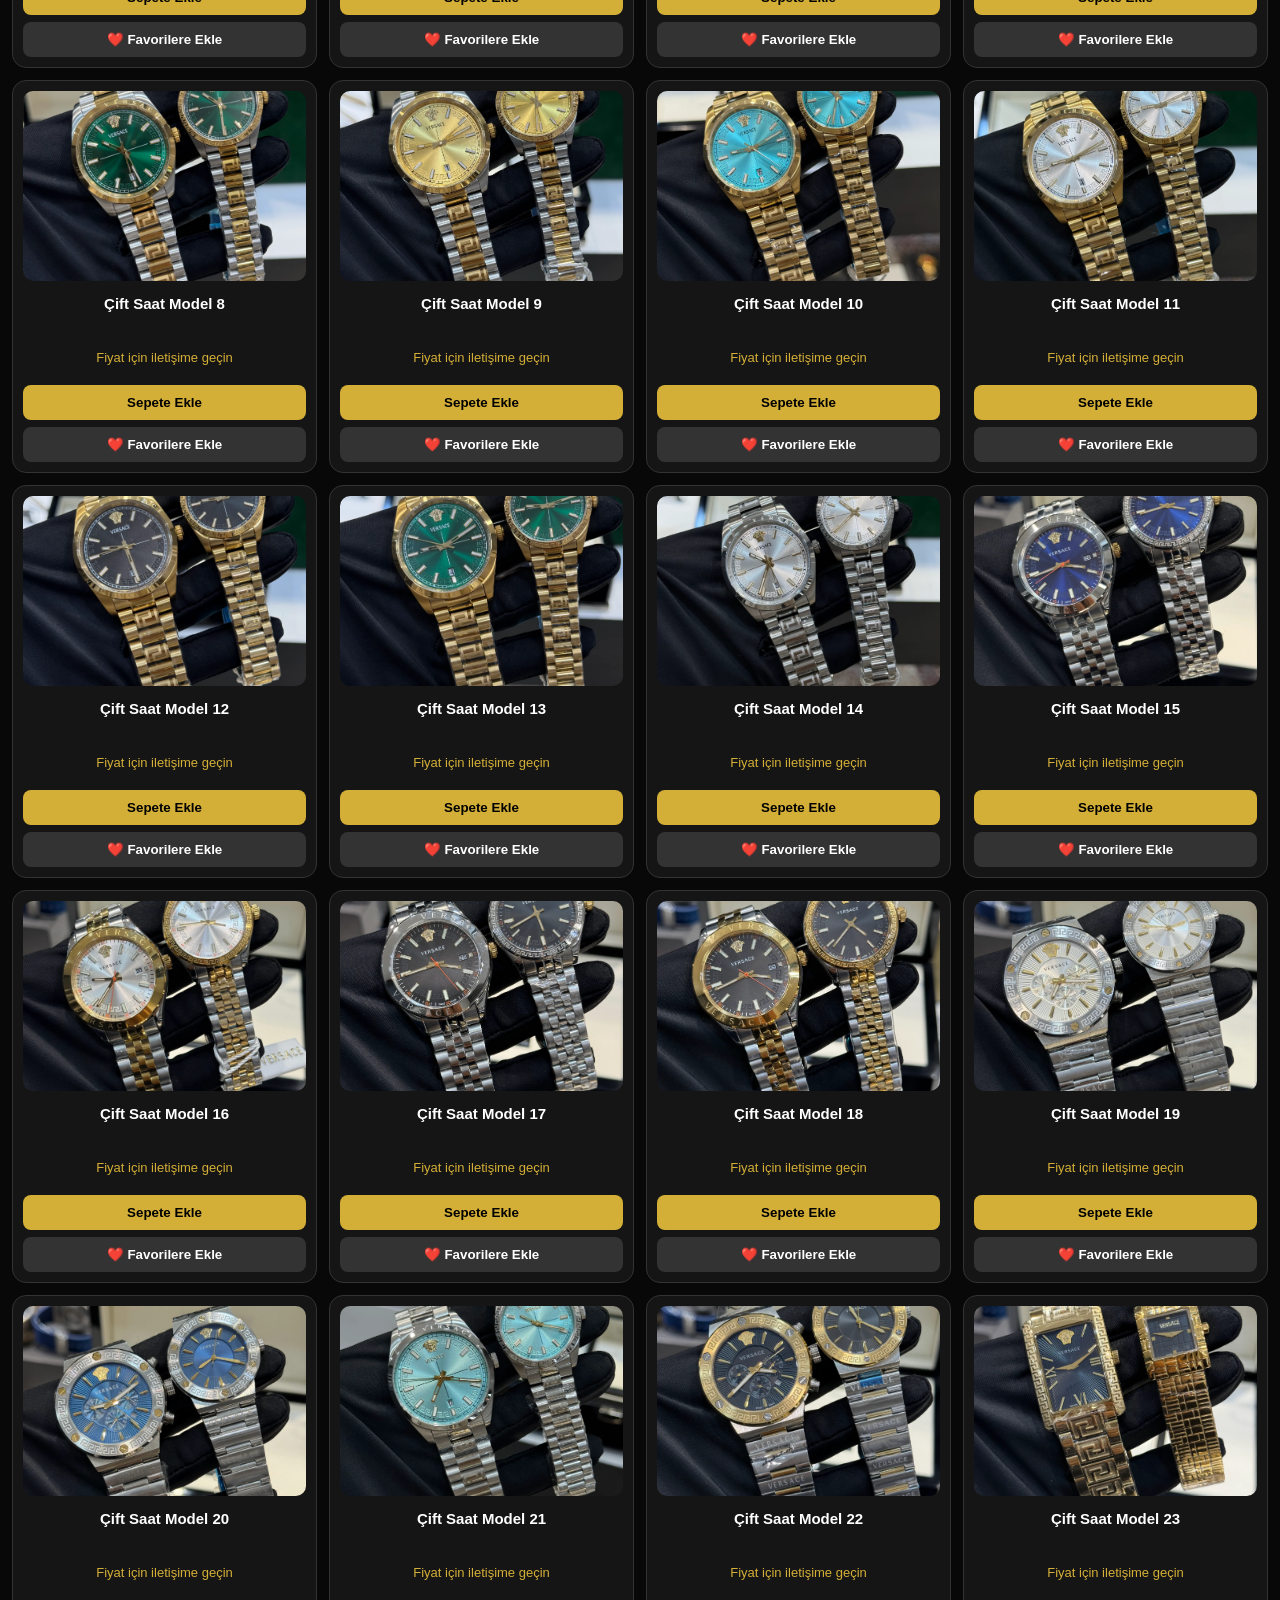
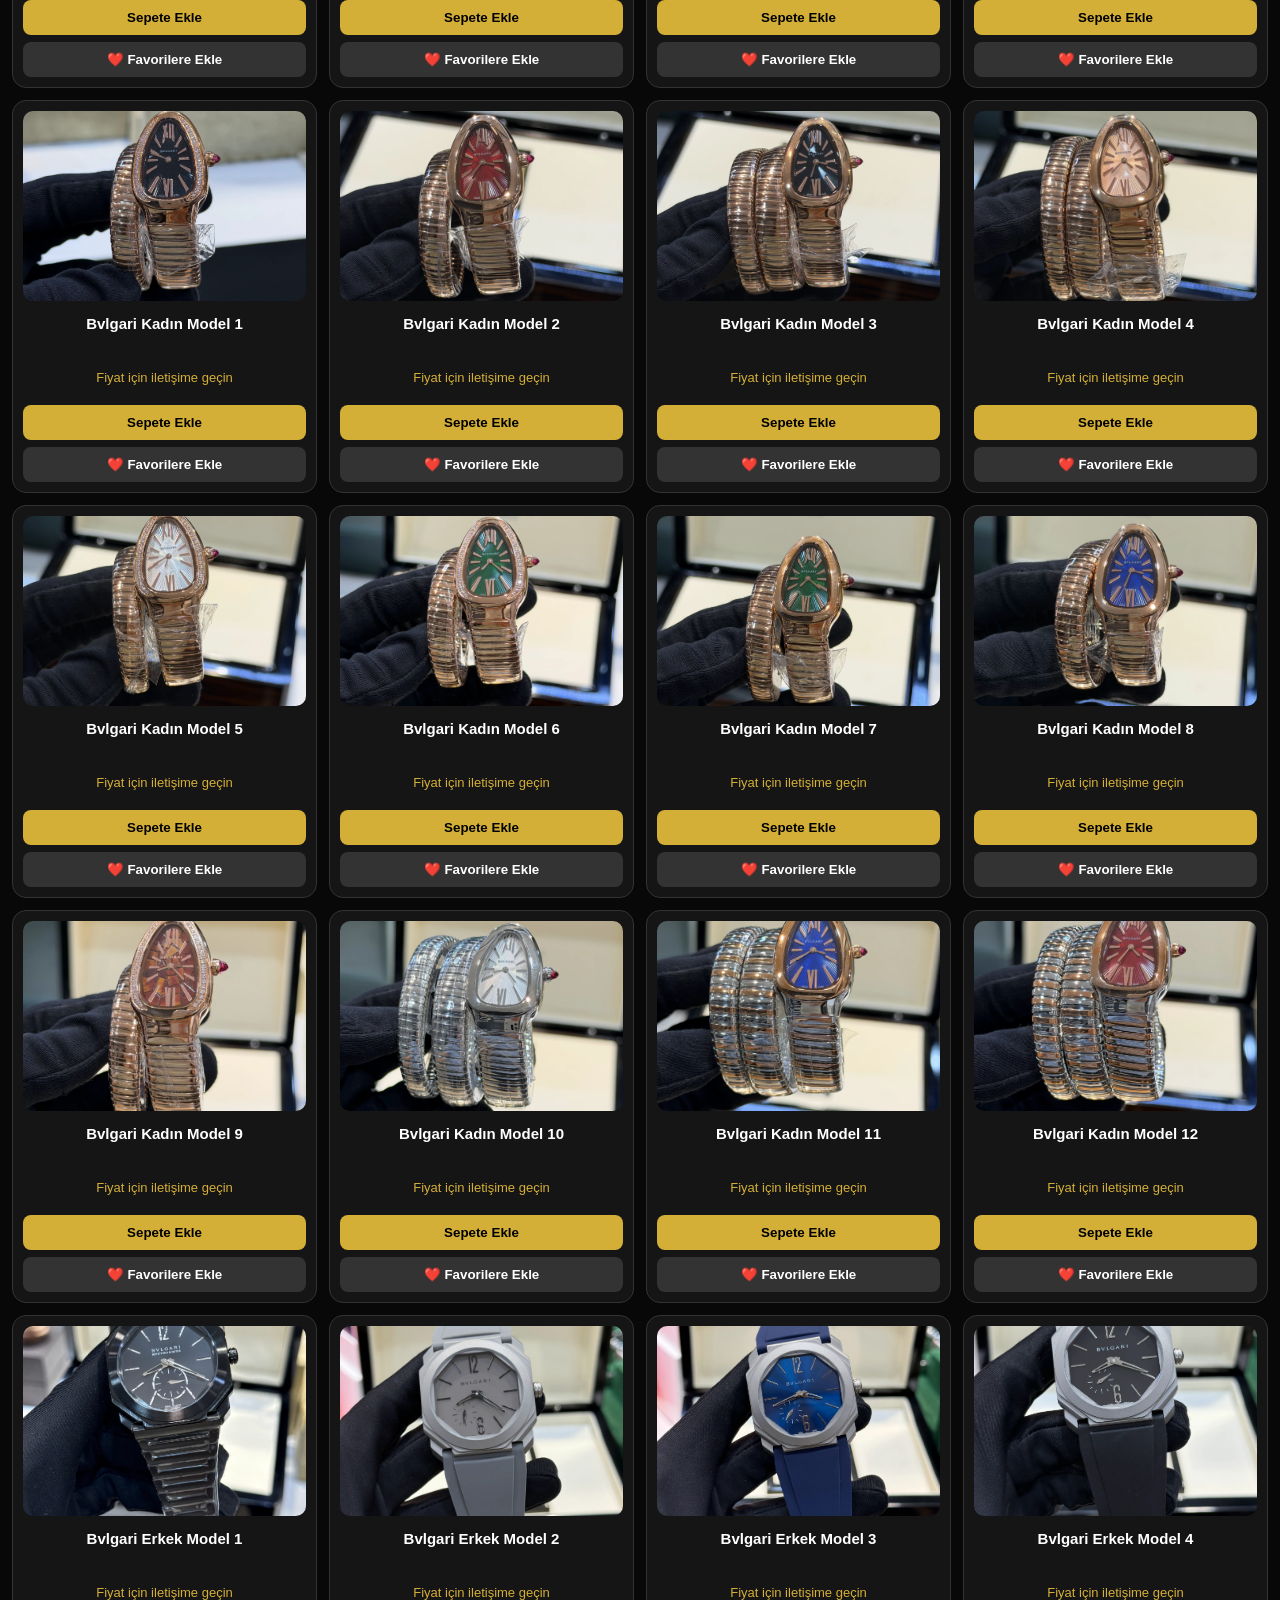
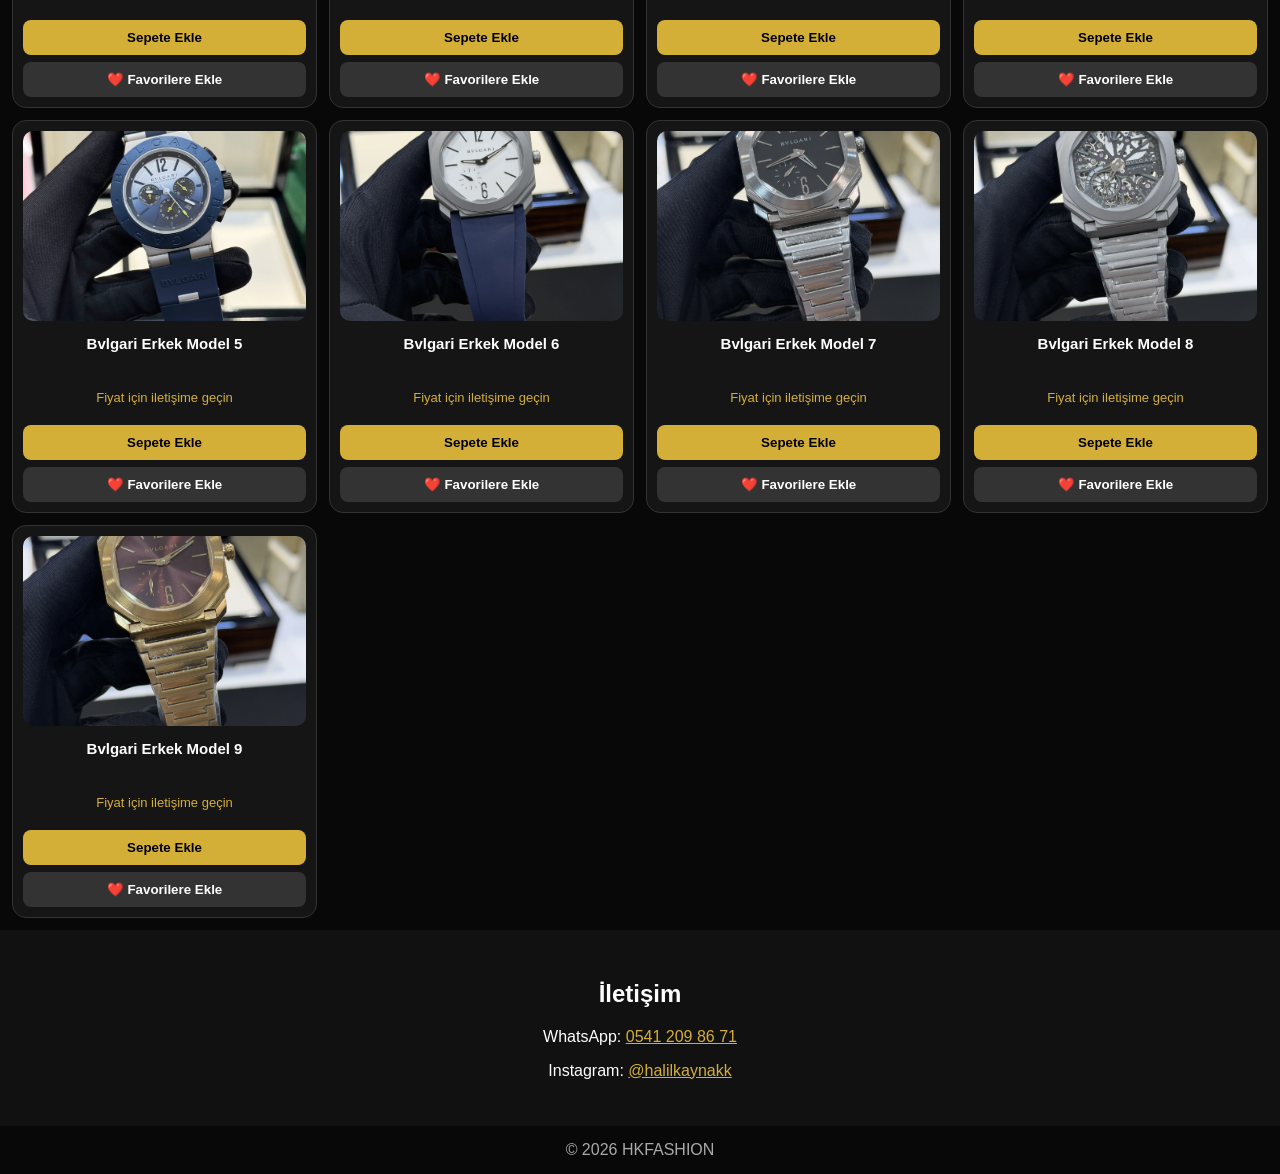
==== commit eb236d21: "Fix image source path in index.html Update image source path to include './' prefix." ====
--- a/index.html
+++ b/index.html
@@ -392,7 +392,7 @@
         kart.dataset.category = urun.kategori;
 
         const resim = document.createElement("img");
-        resim.src = urun.resim;
+        resim.src = "./" + urun.resim;
         resim.alt = urun.ad;
 
         resim.onerror = function () {
